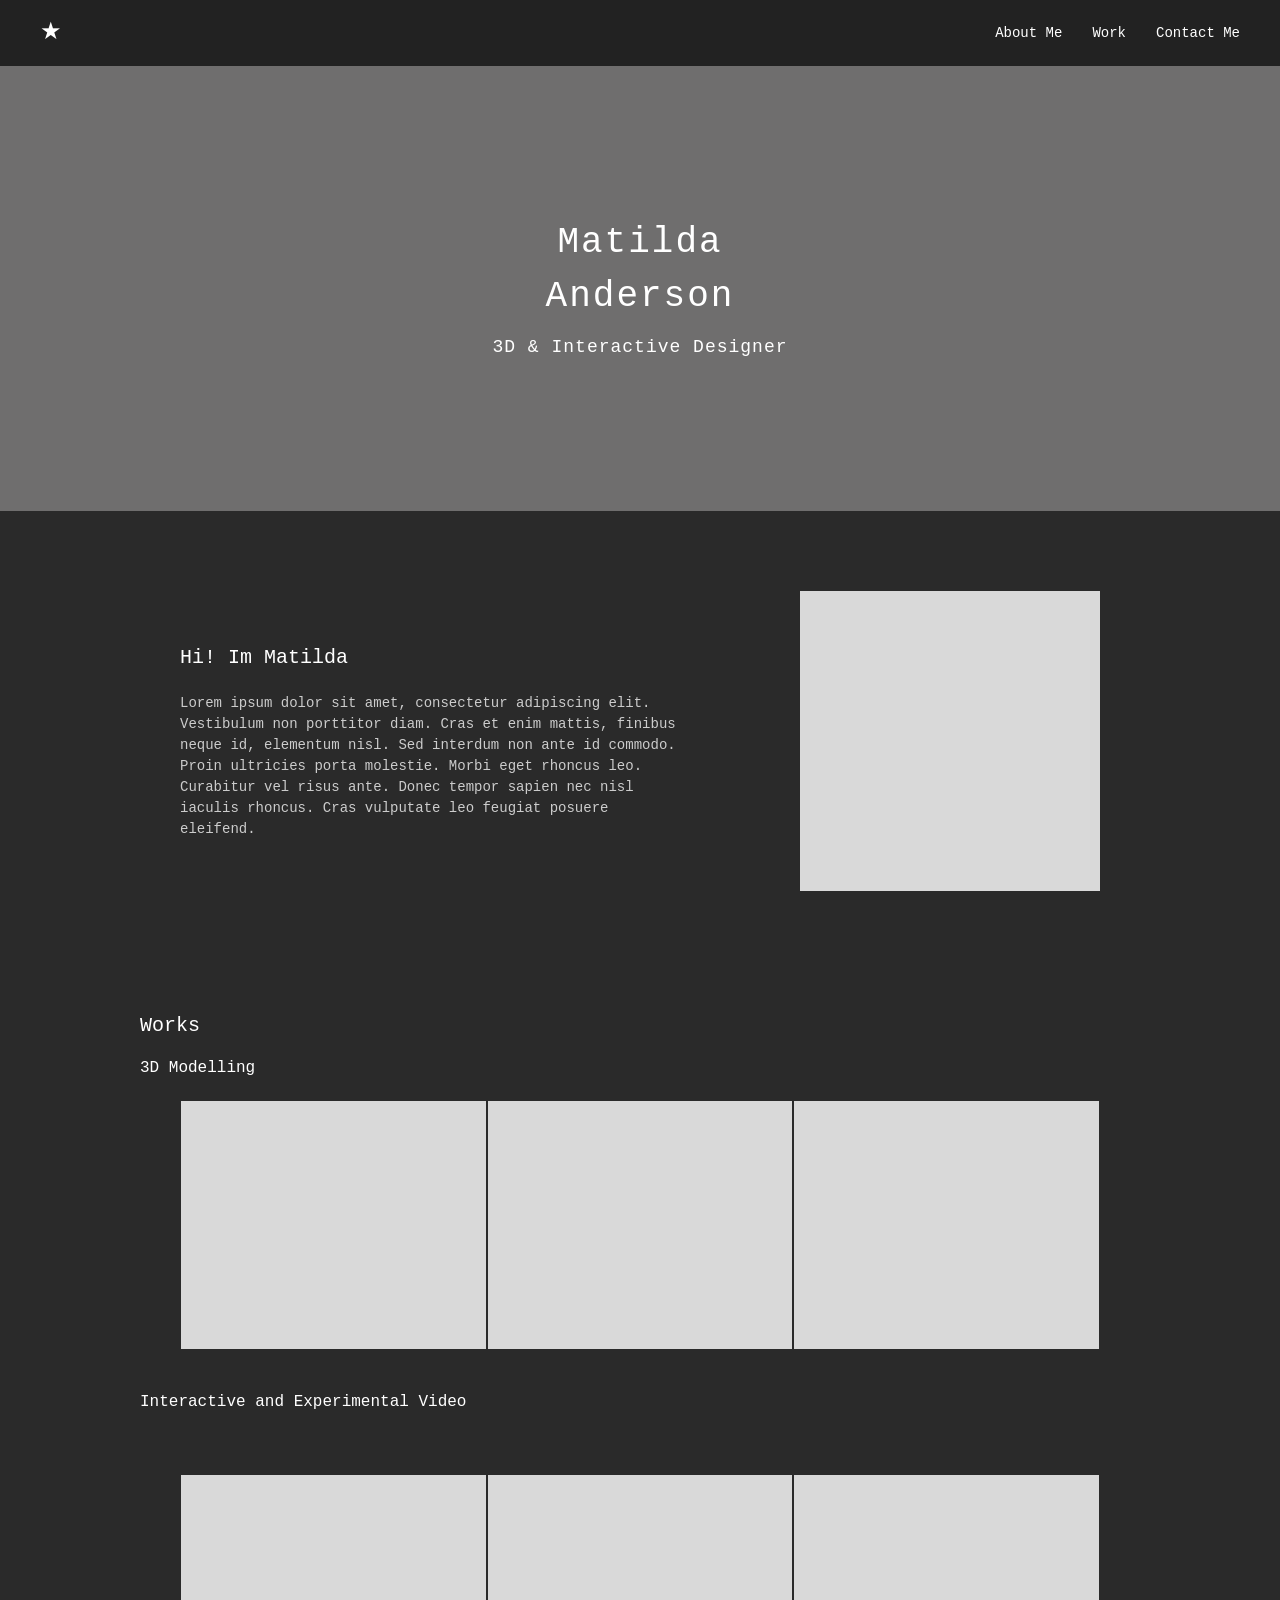
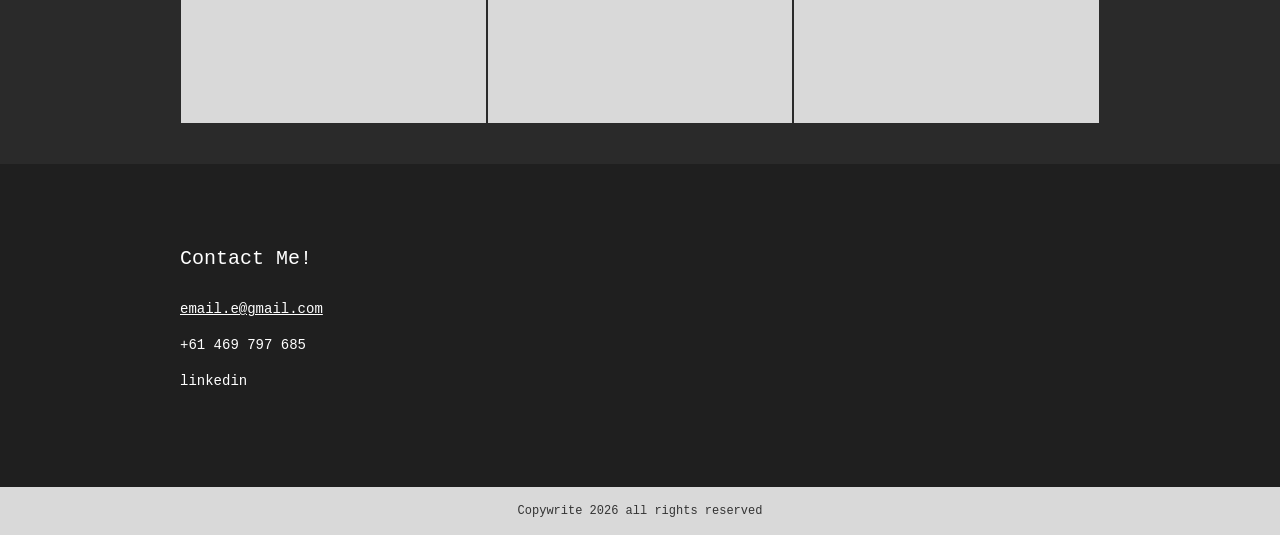
==== index.html @ 6871db08 "layout" ====
<!doctype html>
<html lang="en">
  <head>
    <meta charset="UTF-8" />
    <meta name="viewport" content="width=device-width, initial-scale=1.0" />
    <title>Matilda Anderson | 3D & Interactive Designer</title>
    <link rel="stylesheet" href="style.css" />
    <script src="script.js" defer></script>
  </head>
  <body>
    <header>
      <nav>
        <a href="#hero" class="logo">★</a>
        <div class="nav-links">
          <a href="#about">About Me</a>
          <a href="#work">Work</a>
          <a href="#contact">Contact Me</a>
        </div>
      </nav>
    </header>

    <main>
      <section id="hero">
        <h1>Matilda<br />Anderson</h1>
        <h2>3D & Interactive Designer</h2>
      </section>

      <section id="about">
        <div class="container about-flex">
          <div class="about-text">
            <h2>Hi! Im Matilda</h2>
            <p>
              Lorem ipsum dolor sit amet, consectetur adipiscing elit.
              Vestibulum non porttitor diam. Cras et enim mattis, finibus neque
              id, elementum nisl. Sed interdum non ante id commodo. Proin
              ultricies porta molestie. Morbi eget rhoncus leo. Curabitur vel
              risus ante. Donec tempor sapien nec nisl iaculis rhoncus. Cras
              vulputate leo feugiat posuere eleifend.
            </p>
          </div>
          <div class="placeholder about-image"></div>
        </div>
      </section>

      <section id="work">
        <div class="container work-header">
          <h2>Works</h2>
          <h3>3D Modelling</h3>
        </div>

        <div class="work-carousel-container">
          <div class="carousel-track">
            <div class="placeholder carousel-item"></div>
            <div class="placeholder carousel-item"></div>
            <div class="placeholder carousel-item"></div>
          </div>
        </div>

        <div class="container work-header">
          <h3>Interactive and Experimental Video</h3>
        </div>

        <div class="work-carousel-container" style="margin-top: 40px">
          <div class="carousel-track">
            <div class="placeholder carousel-item"></div>
            <div class="placeholder carousel-item"></div>
            <div class="placeholder carousel-item"></div>
          </div>
        </div>
      </section>

      <section id="contact">
        <div class="container contact-info">
          <h2>Contact Me!</h2>
          <p>
            <a href="mailto:email.e@gmail.com" class="underline"
              >email.e@gmail.com</a
            >
          </p>
          <p>+61 469 797 685</p>
          <p><a href="#">linkedin</a></p>
        </div>
      </section>
    </main>

    <footer>
      <p>Copywrite 2026 all rights reserved</p>
    </footer>
  </body>
</html>
---- style.css ----
/* CSS Reset & Base Styles */
* {
  margin: 0;
  padding: 0;
  box-sizing: border-box;
}

html {
  scroll-behavior: smooth;
}

body {
  font-family: "Courier New", Courier, monospace;
  color: #ffffff;
  background-color: #2a2a2a;
  line-height: 1.5;
  overflow-x: hidden;
}

/* Utility Classes */
.container {
  max-width: 1000px;
  margin: 0 auto;
  padding: 0 40px;
}

.placeholder {
  background-color: #d9d9d9;
  width: 100%;
}

/* ---------------- Header & Navigation ---------------- */
header {
  background-color: #222222;
  padding: 15px 40px;
  position: sticky;
  top: 0;
  z-index: 1000;
}

nav {
  display: flex;
  justify-content: space-between;
  align-items: center;
  max-width: 1200px;
  margin: 0 auto;
}

.logo {
  color: #ffffff;
  font-size: 24px;
  text-decoration: none;
}

.nav-links {
  display: flex;
  gap: 30px;
}

.nav-links a {
  color: #ffffff;
  text-decoration: none;
  font-size: 14px;
}

.nav-links a:hover {
  text-decoration: underline;
}

/* ---------------- Hero Section ---------------- */
#hero {
  background-color: #6f6e6e;
  padding: 150px 20px;
  text-align: center;
}

#hero h1 {
  font-size: 36px;
  font-weight: normal;
  margin-bottom: 10px;
  letter-spacing: 2px;
}

#hero h2 {
  font-size: 18px;
  font-weight: normal;
  letter-spacing: 1px;
}

/* ---------------- About Section ---------------- */
#about {
  background-color: #2a2a2a;
  padding: 80px 0;
}

.about-flex {
  display: flex;
  justify-content: space-between;
  align-items: center;
  gap: 40px;
}

.about-text {
  flex: 1;
  max-width: 500px;
}

.about-text h2 {
  font-size: 20px;
  font-weight: normal;
  margin-bottom: 20px;
}

.about-text p {
  font-size: 14px;
  color: #cccccc;
}

.about-image {
  width: 300px;
  height: 300px;
  flex-shrink: 0;
}

/* ---------------- Works Section ---------------- */
#work {
  background-color: #2a2a2a;
  padding-bottom: 0;
}

.work-header {
  padding: 40px 0 20px 0;
}

.work-header h2 {
  font-size: 20px;
  font-weight: normal;
  margin-bottom: 15px;
}

.work-header h3 {
  font-size: 16px;
  font-weight: normal;
}

/* Contained Carousel Wrapper */
.work-carousel-container {
  max-width: 1000px;
  margin: 0 auto;
  padding: 0 40px;
  overflow: hidden;
}

/* Scrollable track inside the layout width boundaries */
.carousel-track {
  display: flex;
  gap: 0;
  overflow-x: auto;
  cursor: pointer;
  scrollbar-width: none;
}

.carousel-track::-webkit-scrollbar {
  display: none;
}

/* Individual Box styling */
.carousel-item {
  flex: 0 0 calc(100% / 3);
  height: 250px;
  border: 1px solid #2a2a2a;
}

/* Darker band for the second video category */
.video-header-band {
  background-color: #222222;
  padding: 30px 40px;
}

.video-header-band h3 {
  max-width: 1000px;
  margin: 0 auto;
  font-size: 16px;
  font-weight: normal;
}

/* ---------------- Contact Section ---------------- */
#contact {
  background-color: #1f1f1f;
  padding: 80px 0;
  margin-top: 40px;
}

.contact-info h2 {
  font-size: 20px;
  font-weight: normal;
  margin-bottom: 25px;
}

.contact-info p {
  margin-bottom: 15px;
  font-size: 14px;
}

.contact-info a {
  color: #ffffff;
  text-decoration: none;
}

.contact-info a.underline {
  text-decoration: underline;
}

/* ---------------- Footer ---------------- */
footer {
  background-color: #d9d9d9;
  color: #333333;
  text-align: center;
  padding: 15px 20px;
  font-size: 12px;
}

/* Responsive adjustments */
@media (max-width: 768px) {
  .about-flex {
    flex-direction: column;
  }
  .about-image {
    width: 100%;
    height: 300px;
  }
  .nav-links {
    display: none;
  }
  .carousel-item {
    flex: 0 0 100%;
  }
  .work-carousel-container {
    padding: 0 20px;
  }
}
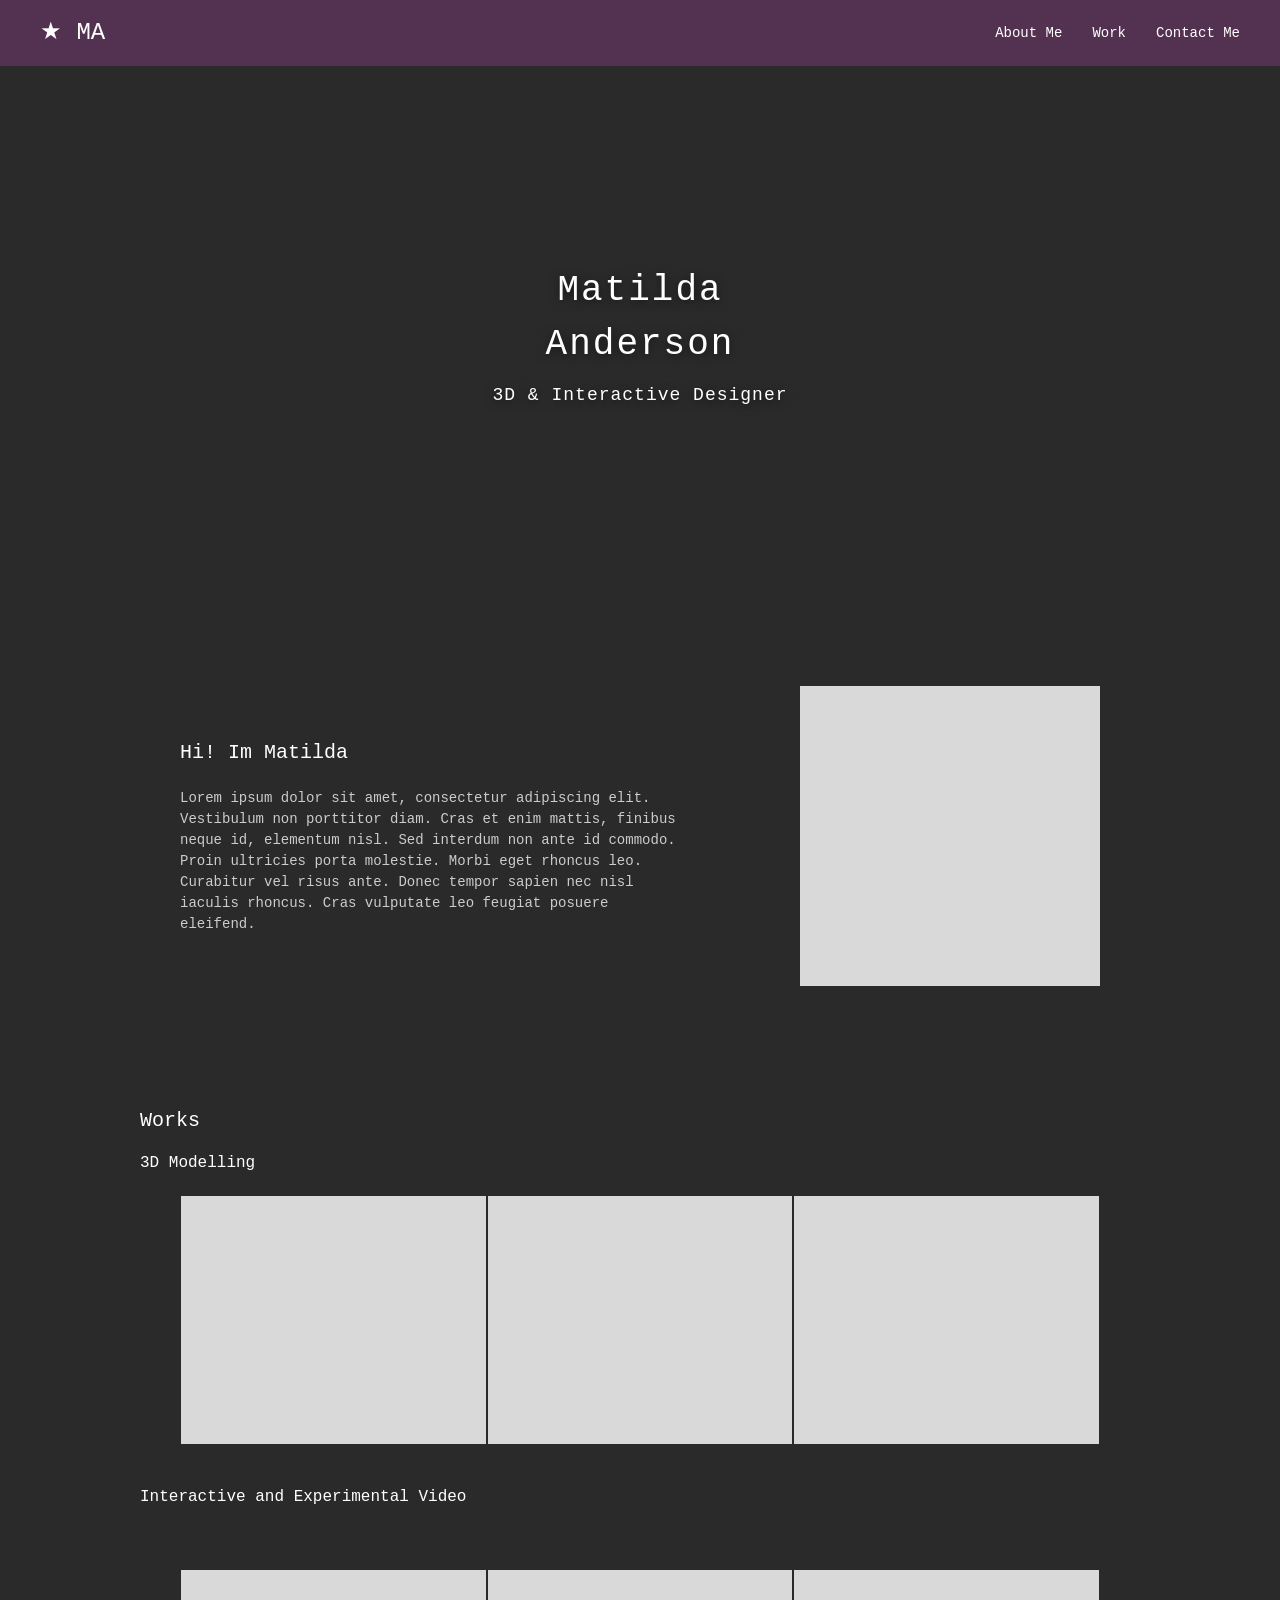
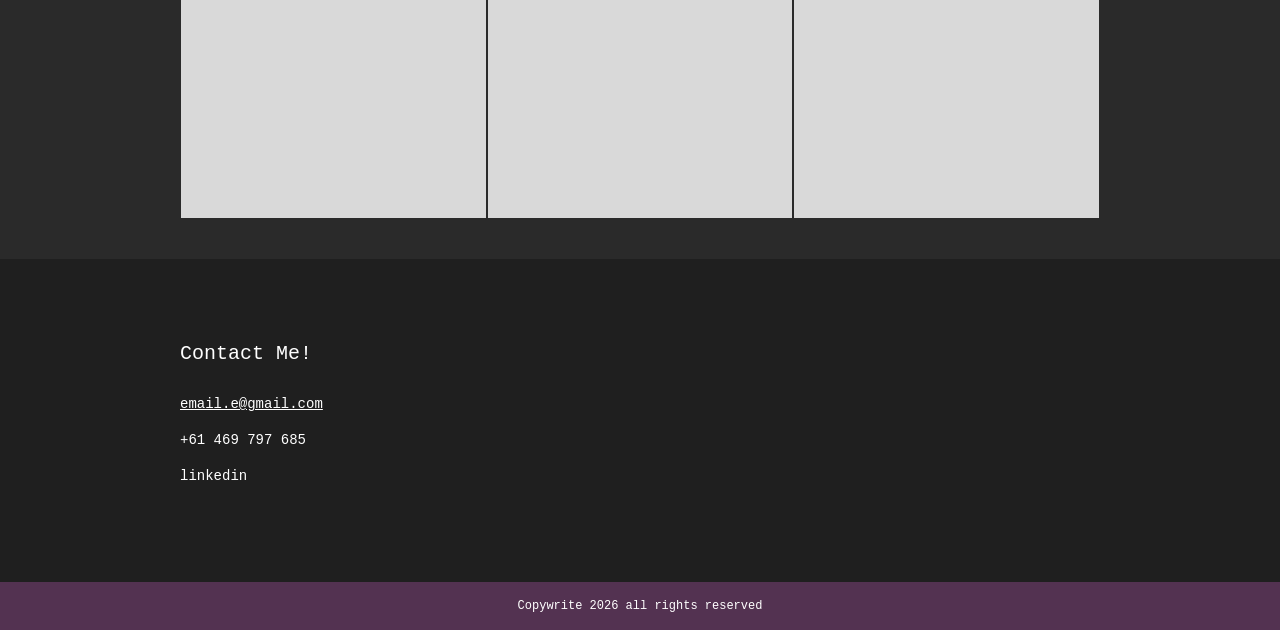
==== commit 01892e1f: "added background video and colour" ====
--- a/index.html
+++ b/index.html
@@ -10,7 +10,8 @@
   <body>
     <header>
       <nav>
-        <a href="#hero" class="logo">★</a>
+        <a href="#hero" class="logo">★ MA</a>
+
         <div class="nav-links">
           <a href="#about">About Me</a>
           <a href="#work">Work</a>
@@ -21,8 +22,15 @@
 
     <main>
       <section id="hero">
-        <h1>Matilda<br />Anderson</h1>
-        <h2>3D & Interactive Designer</h2>
+        <video autoplay loop muted playsinline class="hero-video">
+          <source src="portfolio.mp4" type="video/mp4" />
+          Your browser does not support the video tag.
+        </video>
+
+        <div class="hero-content">
+          <h1>Matilda<br />Anderson</h1>
+          <h2>3D & Interactive Designer</h2>
+        </div>
       </section>
 
       <section id="about">
--- a/style.css
+++ b/style.css
@@ -31,7 +31,7 @@
 
 /* ---------------- Header & Navigation ---------------- */
 header {
-  background-color: #222222;
+  background-color: #533251;
   padding: 15px 40px;
   position: sticky;
   top: 0;
@@ -69,9 +69,35 @@
 
 /* ---------------- Hero Section ---------------- */
 #hero {
-  background-color: #6f6e6e;
-  padding: 150px 20px;
+  position: relative; /* Acts as an anchor for the absolutely positioned video */
+  width: 100%;
+  height: 60vh; /* Sets the hero height (60% of the viewport height) */
+  overflow: hidden; /* Prevents any video overflow from breaking the page layout */
+  display: flex;
+  justify-content: center;
+  align-items: center;
+}
+
+/* The actual background video element */
+.hero-video {
+  position: absolute;
+  top: 50%;
+  left: 50%;
+  min-width: 100%;
+  min-height: 100%;
+  width: auto;
+  height: auto;
+  transform: translate(-50%, -50%); /* Centers the video perfectly */
+  object-fit: cover; /* Crop and scale seamlessly like a background image */
+  z-index: 1; /* Places it behind the text content */
+}
+
+/* Container for text content sitting over the video */
+.hero-content {
+  position: relative;
+  z-index: 2; /* Pulls the text out in front of the video layer */
   text-align: center;
+  text-shadow: 0 2px 10px rgba(0, 0, 0, 0.5); /* Optional: helps white text read clearly over bright video frames */
 }
 
 #hero h1 {
@@ -213,8 +239,8 @@
 
 /* ---------------- Footer ---------------- */
 footer {
-  background-color: #d9d9d9;
-  color: #333333;
+  background-color: #533251;
+  color: #ffffff;
   text-align: center;
   padding: 15px 20px;
   font-size: 12px;
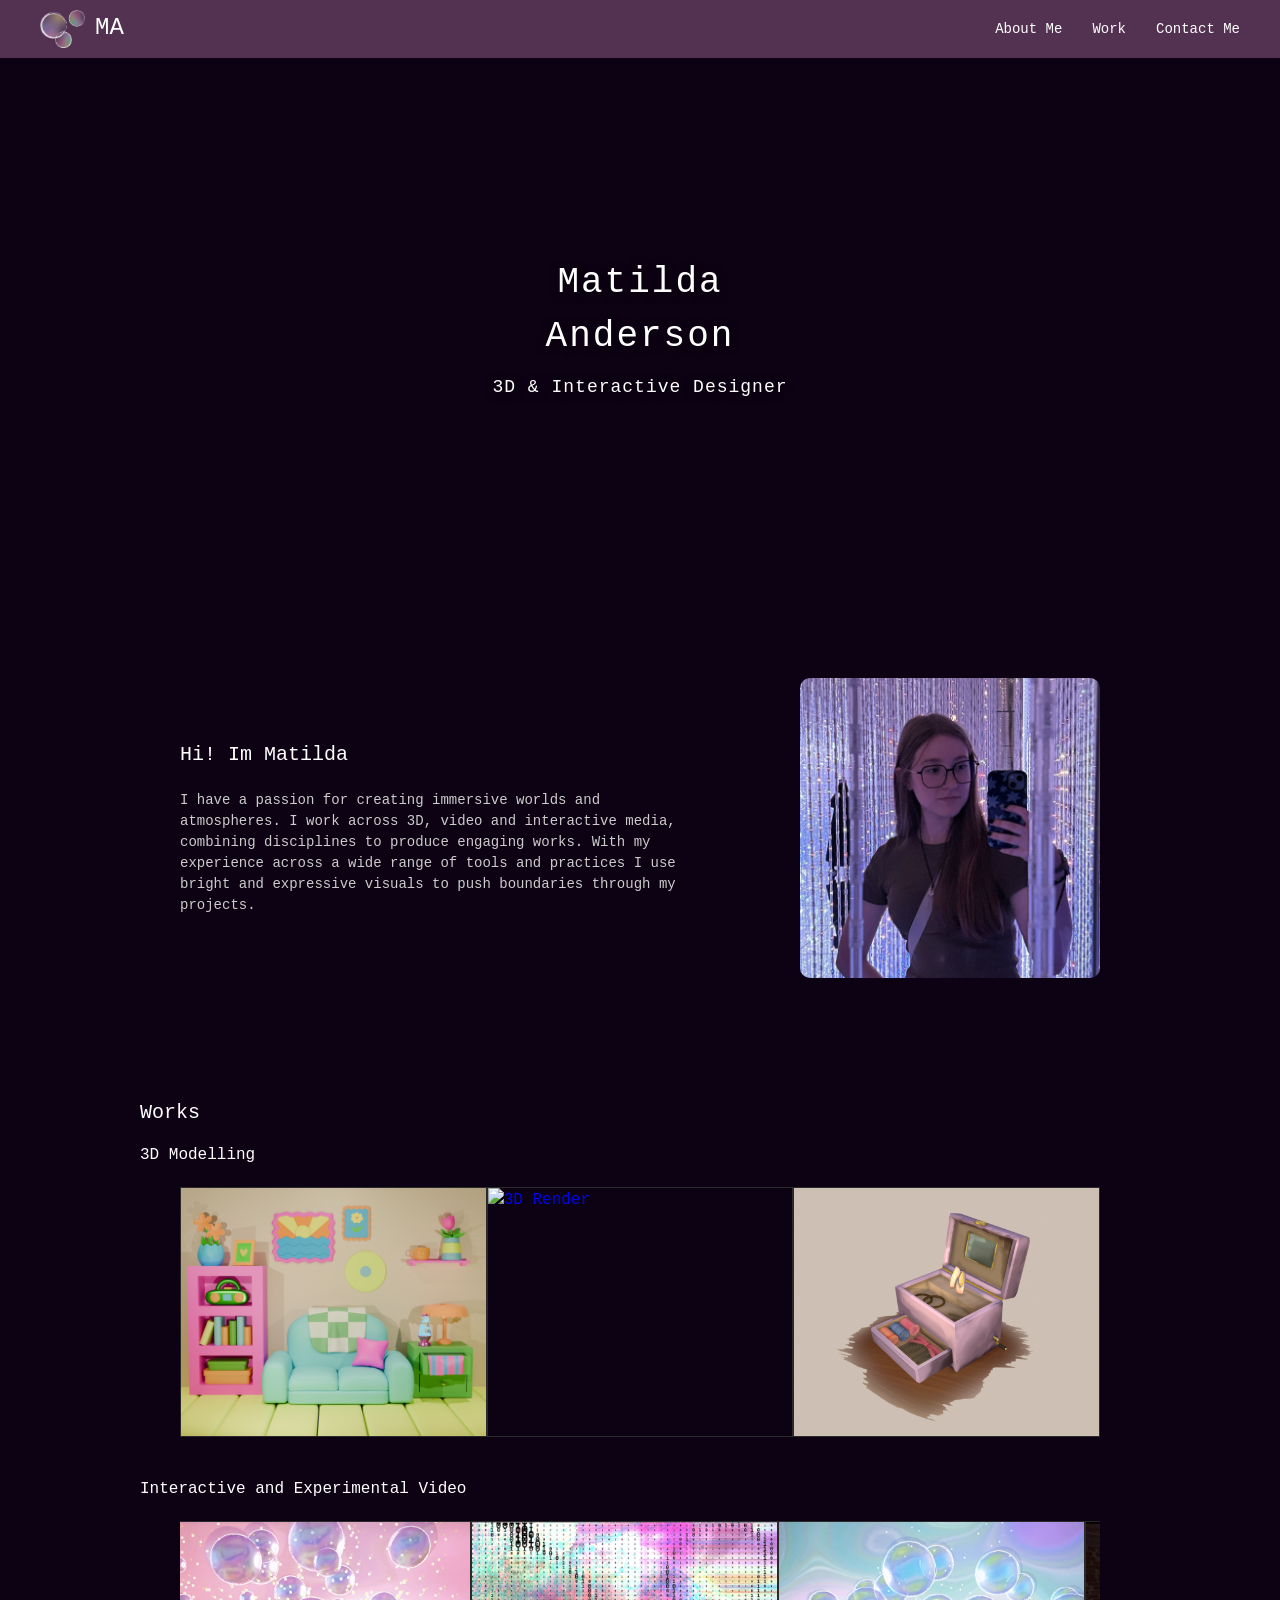
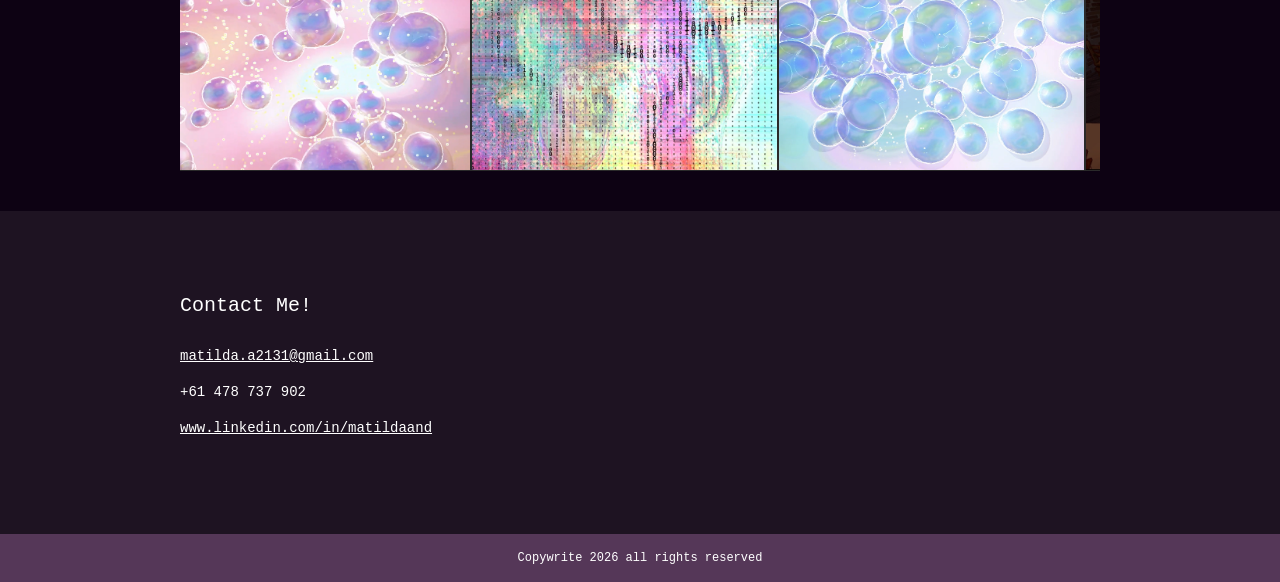
==== commit 507239f5: "customised" ====
--- a/index.html
+++ b/index.html
@@ -10,7 +10,7 @@
   <body>
     <header>
       <nav>
-        <a href="#hero" class="logo">★ MA</a>
+        <a href="#hero" class="logo"> <img src="logo.png" alt="logo" id="logo"> MA</a>
 
         <div class="nav-links">
           <a href="#about">About Me</a>
@@ -38,16 +38,14 @@
           <div class="about-text">
             <h2>Hi! Im Matilda</h2>
             <p>
-              Lorem ipsum dolor sit amet, consectetur adipiscing elit.
-              Vestibulum non porttitor diam. Cras et enim mattis, finibus neque
-              id, elementum nisl. Sed interdum non ante id commodo. Proin
-              ultricies porta molestie. Morbi eget rhoncus leo. Curabitur vel
-              risus ante. Donec tempor sapien nec nisl iaculis rhoncus. Cras
-              vulputate leo feugiat posuere eleifend.
+              I have a passion for creating immersive worlds and atmospheres. I
+              work across 3D, video and interactive media, combining disciplines
+              to produce engaging works. With my experience across a wide range
+              of tools and practices I use bright and expressive visuals to push
+              boundaries through my projects.
             </p>
           </div>
-          <div class="placeholder about-image"></div>
-        </div>
+          <img src="self-image.jpg" alt="Matilda Anderson" class="about-image">
       </section>
 
       <section id="work">
@@ -58,9 +56,22 @@
 
         <div class="work-carousel-container">
           <div class="carousel-track">
-            <div class="placeholder carousel-item"></div>
-            <div class="placeholder carousel-item"></div>
-            <div class="placeholder carousel-item"></div>
+            <a href="project1.html" class="carousel-item-link"
+              ><img src="Neonhouse.png" alt="3D Render" class="carousel-img" />
+              <div class="carousel-title">Neon Room</div>
+            </a>
+            <a href="project1.html" class="carousel-item-link"
+              ><img
+                src="finalairport.png"
+                alt="3D Render"
+                class="carousel-img"
+              />
+              <div class="carousel-title">Airport Model</div>
+            </a>
+            <a href="project1.html" class="carousel-item-link"
+              ><img src="box.png" alt="3D Render" class="carousel-img" />
+              <div class="carousel-title">Jewellery Box</div>
+            </a>
           </div>
         </div>
 
@@ -68,11 +79,40 @@
           <h3>Interactive and Experimental Video</h3>
         </div>
 
-        <div class="work-carousel-container" style="margin-top: 40px">
+        <div class="work-carousel-container">
           <div class="carousel-track">
-            <div class="placeholder carousel-item"></div>
-            <div class="placeholder carousel-item"></div>
-            <div class="placeholder carousel-item"></div>
+            <a href="project2.html" class="carousel-item-link"
+              ><img
+                src="pinkbubbles.png"
+                alt="Music Reactive"
+                class="carousel-img"
+              />
+              <div class="carousel-title">Perpetual Bubbles</div>
+            </a>
+            <a href="project2.html" class="carousel-item-link"
+              ><img
+                src="oniericOSscreenshot.png"
+                alt="Video Work"
+                class="carousel-img"
+              />
+              <div class="carousel-title">oniericOS</div>
+            </a>
+            <a href="project2.html" class="carousel-item-link"
+              ><img
+                src="bluebubble.png"
+                alt="Sound Reactive"
+                class="carousel-img"
+              />
+              <div class="carousel-title">Interactive Installation</div>
+            </a>
+            <a href="project2.html" class="carousel-item-link"
+              ><img
+                src="guidinglight.png"
+                alt="Short Film"
+                class="carousel-img"
+              />
+              <div class="carousel-title">A Guiding Light</div>
+            </a>
           </div>
         </div>
       </section>
@@ -81,12 +121,12 @@
         <div class="container contact-info">
           <h2>Contact Me!</h2>
           <p>
-            <a href="mailto:email.e@gmail.com" class="underline"
-              >email.e@gmail.com</a
+            <a href="mailto:matilda.a2131@gmail.com" class="underline"
+              >matilda.a2131@gmail.com</a
             >
           </p>
-          <p>+61 469 797 685</p>
-          <p><a href="#">linkedin</a></p>
+          <p>+61 478 737 902</p>
+          <p><a href="https://www.linkedin.com/in/matildaand" target="_blank" class="underline">www.linkedin.com/in/matildaand</a></p>
         </div>
       </section>
     </main>
--- a/style.css
+++ b/style.css
@@ -12,7 +12,7 @@
 body {
   font-family: "Courier New", Courier, monospace;
   color: #ffffff;
-  background-color: #2a2a2a;
+  background-color: #0d0213;
   line-height: 1.5;
   overflow-x: hidden;
 }
@@ -24,15 +24,10 @@
   padding: 0 40px;
 }
 
-.placeholder {
-  background-color: #d9d9d9;
-  width: 100%;
-}
-
 /* ---------------- Header & Navigation ---------------- */
 header {
   background-color: #533251;
-  padding: 15px 40px;
+  padding: 10px 40px;
   position: sticky;
   top: 0;
   z-index: 1000;
@@ -50,6 +45,11 @@
   color: #ffffff;
   font-size: 24px;
   text-decoration: none;
+  display: flex;
+  gap: 10px;
+}
+#logo {
+  width: 45px;
 }
 
 .nav-links {
@@ -115,7 +115,7 @@
 
 /* ---------------- About Section ---------------- */
 #about {
-  background-color: #2a2a2a;
+  background-color: #0d0213;
   padding: 80px 0;
 }
 
@@ -146,11 +146,55 @@
   width: 300px;
   height: 300px;
   flex-shrink: 0;
-}
-
+  object-fit: cover; /* Forces the image to crop perfectly within the 300x300 box */
+  border-radius: 10px;
+}
+#works {
+  background-color: #0d0213;
+  padding: 15px 0;
+}
+
+.works-flex {
+  max-width: 1400px;
+  display: flex;
+  justify-content: space-between;
+  align-items: center;
+  gap: 40px;
+}
+
+.works-text {
+  flex: 1;
+  max-width: 500px;
+}
+
+.works-text h2 {
+  font-size: 20px;
+  font-weight: normal;
+  margin-bottom: 20px;
+}
+
+.works-text p {
+  font-size: 14px;
+  color: #cccccc;
+}
+.workscontainer-img {
+  display: grid;
+  grid-template-columns: repeat(2, 1fr);
+  justify-content: space-between;
+  align-items: center;
+  gap: 10px;
+}
+
+.works-image {
+  width: 350px;
+  height: 250px;
+  flex-shrink: 0;
+  object-fit: cover; /* Forces the image to crop perfectly within the 300x300 box */
+  border-radius: 10px;
+}
 /* ---------------- Works Section ---------------- */
 #work {
-  background-color: #2a2a2a;
+  background-color: #0d0213;
   padding-bottom: 0;
 }
 
@@ -191,10 +235,52 @@
 }
 
 /* Individual Box styling */
-.carousel-item {
+/* The new clickable container */
+.carousel-item-link {
   flex: 0 0 calc(100% / 3);
   height: 250px;
   border: 1px solid #2a2a2a;
+  position: relative; /* Acts as an anchor for the absolute text */
+  display: block; /* Forces the link to behave like a box */
+  overflow: hidden; /* Prevents the image from spilling out */
+  text-decoration: none; /* Removes the default blue underline from links */
+}
+
+/* The Image inside the link */
+.carousel-img {
+  width: 100%;
+  height: 100%;
+  object-fit: cover;
+  transition: all 0.3s ease; /* Makes the grey-out effect smooth */
+}
+
+/* The Title Text */
+.carousel-title {
+  position: absolute;
+  top: 50%;
+  left: 50%;
+  transform: translate(-50%, -50%); /* Perfect dead-center alignment */
+  color: #ffffff;
+  font-size: 20px;
+  letter-spacing: 1px;
+  opacity: 0; /* Completely hidden by default */
+  transition: opacity 0.3s ease; /* Makes the text fade in smoothly */
+  text-align: center;
+  z-index: 2; /* Keeps the text above the image */
+  width: 90%; /* Prevents long titles from hitting the edges */
+}
+
+/* ---------------- HOVER ANIMATIONS ---------------- */
+
+/* 1. When hovering over the box, turn the image grey and darken it */
+.carousel-item-link:hover .carousel-img {
+  /* Grayscale removes color, brightness makes it darker so white text is readable */
+  filter: grayscale(60%) brightness(40%);
+}
+
+/* 2. When hovering over the box, reveal the text */
+.carousel-item-link:hover .carousel-title {
+  opacity: 1;
 }
 
 /* Darker band for the second video category */
@@ -212,7 +298,7 @@
 
 /* ---------------- Contact Section ---------------- */
 #contact {
-  background-color: #1f1f1f;
+  background-color: #1e1322;
   padding: 80px 0;
   margin-top: 40px;
 }
@@ -239,7 +325,7 @@
 
 /* ---------------- Footer ---------------- */
 footer {
-  background-color: #533251;
+  background-color: #553758;
   color: #ffffff;
   text-align: center;
   padding: 15px 20px;
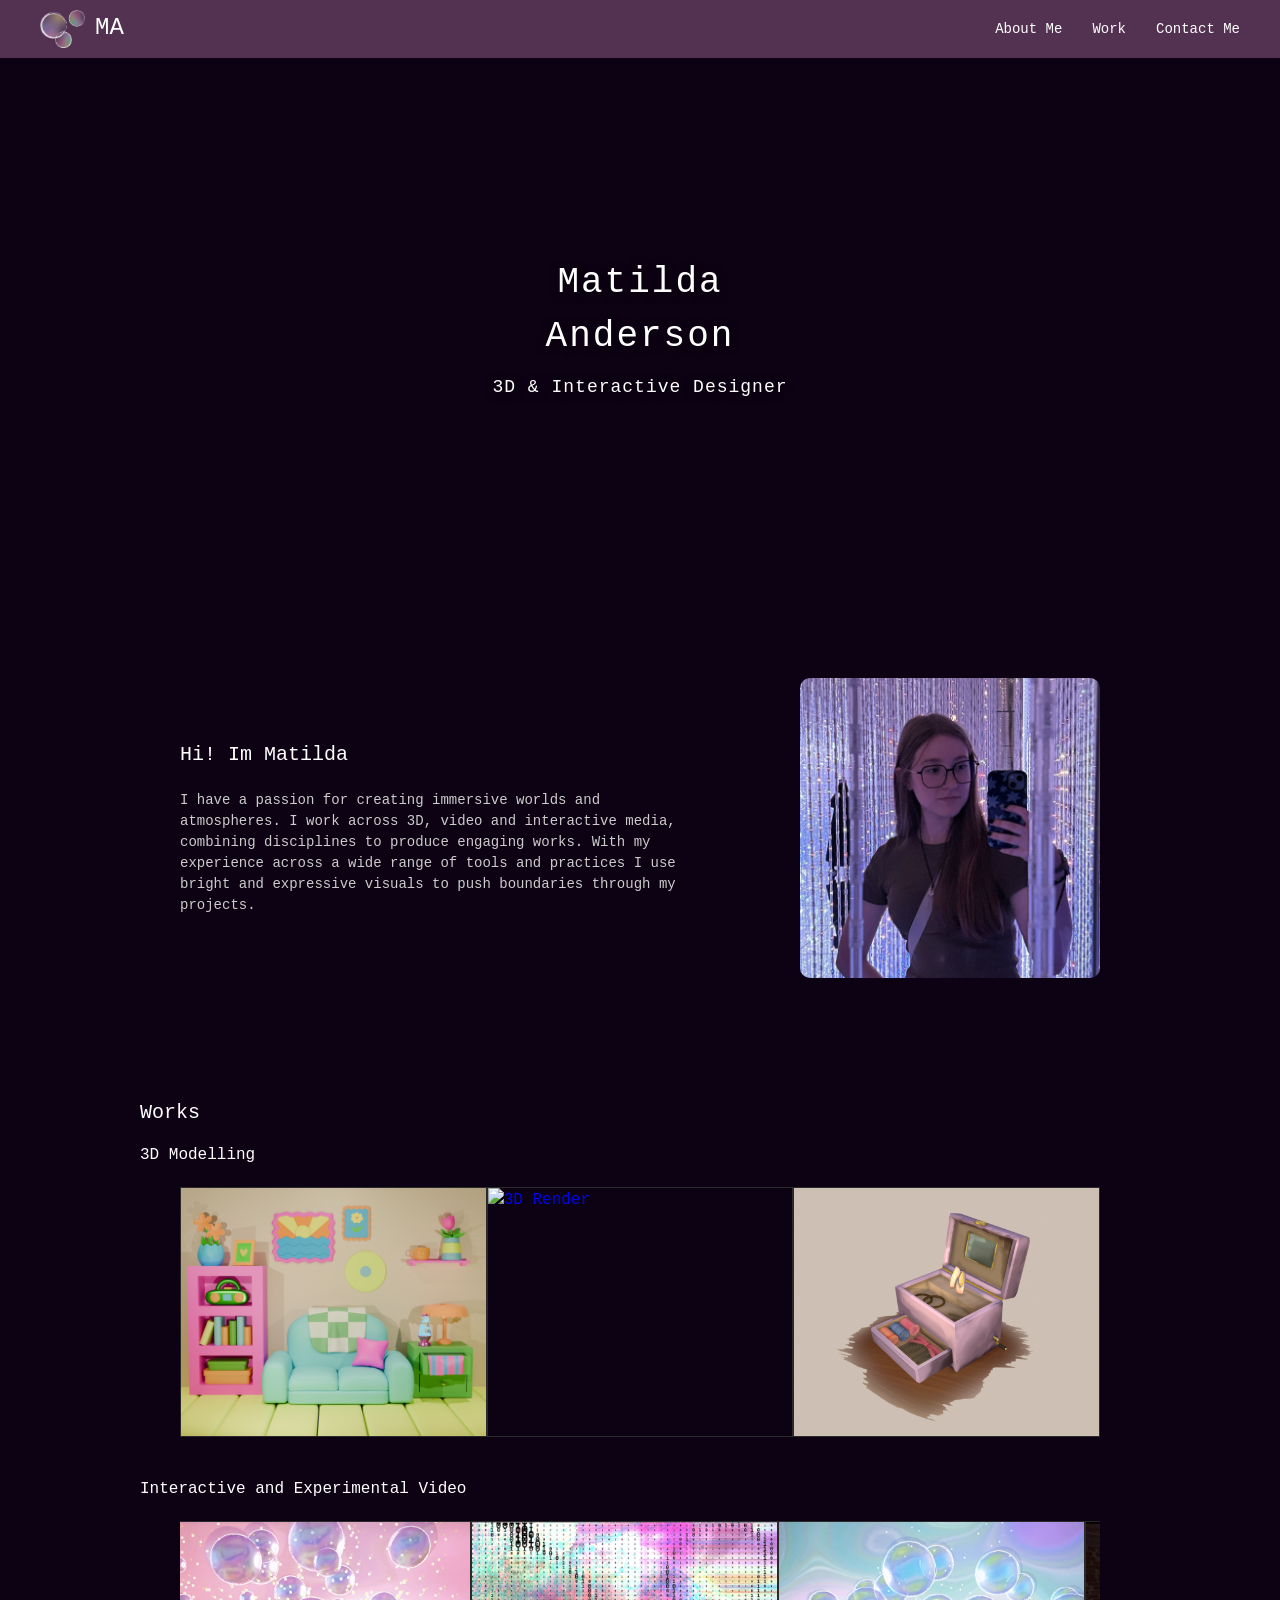
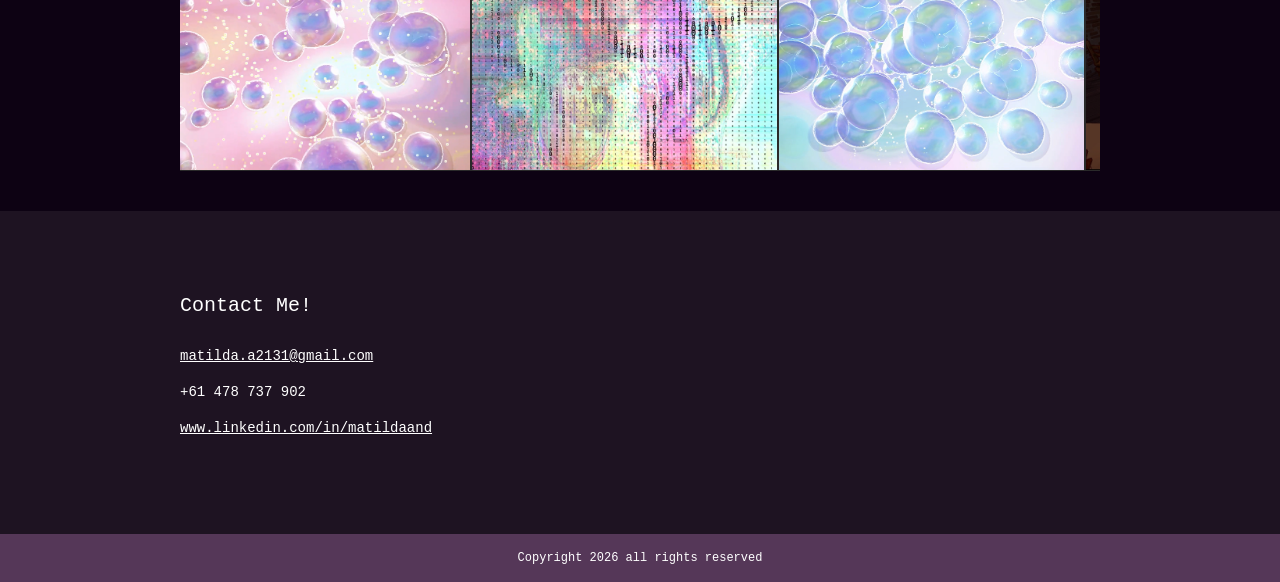
==== commit ad5fbfd2: "spelling" ====
--- a/index.html
+++ b/index.html
@@ -132,7 +132,7 @@
     </main>
 
     <footer>
-      <p>Copywrite 2026 all rights reserved</p>
+      <p>Copyright 2026 all rights reserved</p>
     </footer>
   </body>
 </html>
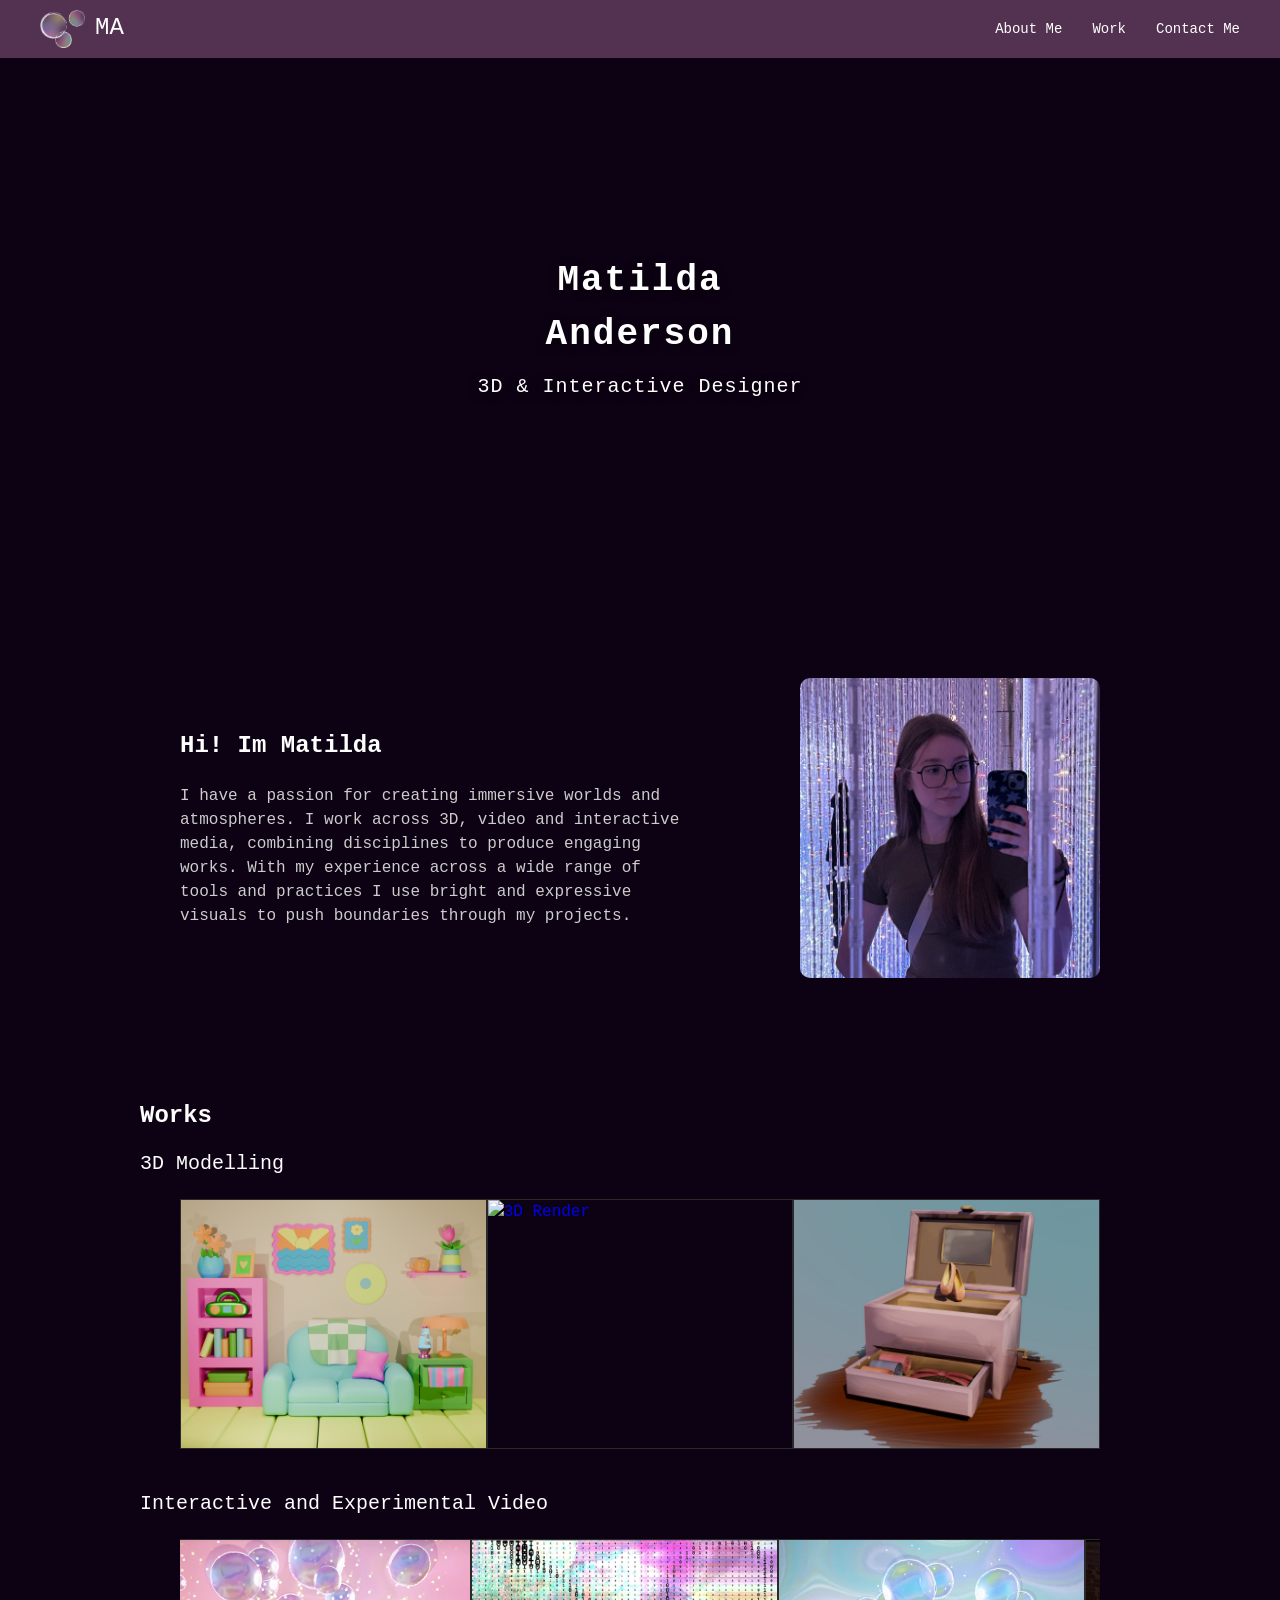
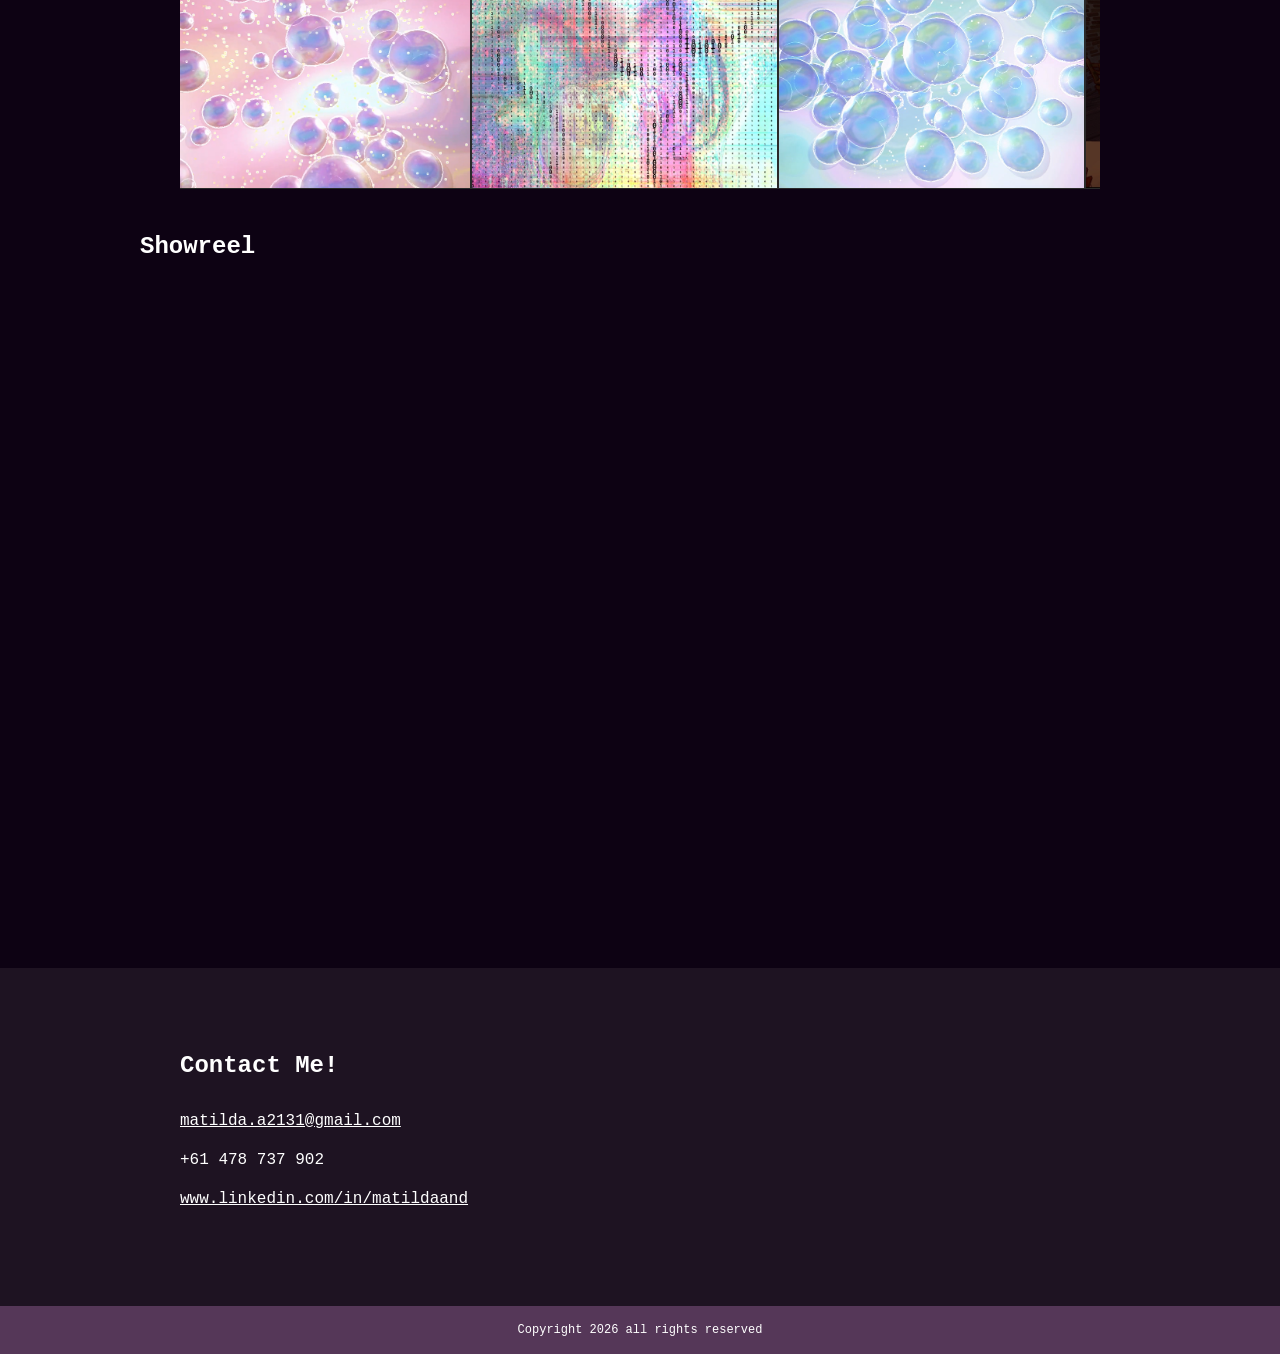
==== commit 0edfb90c: "new images and added showreel" ====
--- a/index.html
+++ b/index.html
@@ -10,7 +10,9 @@
   <body>
     <header>
       <nav>
-        <a href="#hero" class="logo"> <img src="logo.png" alt="logo" id="logo"> MA</a>
+        <a href="#hero" class="logo">
+          <img src="logo.png" alt="logo" id="logo" /> MA</a
+        >
 
         <div class="nav-links">
           <a href="#about">About Me</a>
@@ -45,7 +47,12 @@
               boundaries through my projects.
             </p>
           </div>
-          <img src="self-image.jpg" alt="Matilda Anderson" class="about-image">
+          <img
+            src="self-image.jpg"
+            alt="Matilda Anderson"
+            class="about-image"
+          />
+        </div>
       </section>
 
       <section id="work">
@@ -60,7 +67,7 @@
               ><img src="Neonhouse.png" alt="3D Render" class="carousel-img" />
               <div class="carousel-title">Neon Room</div>
             </a>
-            <a href="project1.html" class="carousel-item-link"
+            <a href="project1.html#Air" class="carousel-item-link"
               ><img
                 src="finalairport.png"
                 alt="3D Render"
@@ -68,8 +75,8 @@
               />
               <div class="carousel-title">Airport Model</div>
             </a>
-            <a href="project1.html" class="carousel-item-link"
-              ><img src="box.png" alt="3D Render" class="carousel-img" />
+            <a href="project1.html#Box" class="carousel-item-link"
+              ><img src="open.jpg" alt="3D Render" class="carousel-img" />
               <div class="carousel-title">Jewellery Box</div>
             </a>
           </div>
@@ -89,7 +96,7 @@
               />
               <div class="carousel-title">Perpetual Bubbles</div>
             </a>
-            <a href="project2.html" class="carousel-item-link"
+            <a href="project2.html#OS" class="carousel-item-link"
               ><img
                 src="oniericOSscreenshot.png"
                 alt="Video Work"
@@ -97,7 +104,7 @@
               />
               <div class="carousel-title">oniericOS</div>
             </a>
-            <a href="project2.html" class="carousel-item-link"
+            <a href="project2.html#Blue" class="carousel-item-link"
               ><img
                 src="bluebubble.png"
                 alt="Sound Reactive"
@@ -105,7 +112,7 @@
               />
               <div class="carousel-title">Interactive Installation</div>
             </a>
-            <a href="project2.html" class="carousel-item-link"
+            <a href="project2.html#Guide" class="carousel-item-link"
               ><img
                 src="guidinglight.png"
                 alt="Short Film"
@@ -113,6 +120,29 @@
               />
               <div class="carousel-title">A Guiding Light</div>
             </a>
+          </div>
+        </div>
+        <div class="container work-header">
+          <h2>Showreel</h2>
+          <div id="showreel">
+            <iframe
+              width="560"
+              height="315"
+              src="https://www.youtube.com/embed/iqxiPKwa28E?si=eEXPVH4-tjztoDj4"
+              title="YouTube video player"
+              frameborder="0"
+              allow="
+                accelerometer;
+                autoplay;
+                clipboard-write;
+                encrypted-media;
+                gyroscope;
+                picture-in-picture;
+                web-share;
+              "
+              referrerpolicy="strict-origin-when-cross-origin"
+              allowfullscreen
+            ></iframe>
           </div>
         </div>
       </section>
@@ -126,7 +156,14 @@
             >
           </p>
           <p>+61 478 737 902</p>
-          <p><a href="https://www.linkedin.com/in/matildaand" target="_blank" class="underline">www.linkedin.com/in/matildaand</a></p>
+          <p>
+            <a
+              href="https://www.linkedin.com/in/matildaand"
+              target="_blank"
+              class="underline"
+              >www.linkedin.com/in/matildaand</a
+            >
+          </p>
         </div>
       </section>
     </main>
--- a/style.css
+++ b/style.css
@@ -102,13 +102,13 @@
 
 #hero h1 {
   font-size: 36px;
-  font-weight: normal;
+  font-weight: bold;
   margin-bottom: 10px;
   letter-spacing: 2px;
 }
 
 #hero h2 {
-  font-size: 18px;
+  font-size: 20px;
   font-weight: normal;
   letter-spacing: 1px;
 }
@@ -132,13 +132,13 @@
 }
 
 .about-text h2 {
-  font-size: 20px;
-  font-weight: normal;
+  font-size: 24px;
+  font-weight: bold;
   margin-bottom: 20px;
 }
 
 .about-text p {
-  font-size: 14px;
+  font-size: 16px;
   color: #cccccc;
 }
 
@@ -168,13 +168,13 @@
 }
 
 .works-text h2 {
-  font-size: 20px;
+  font-size: 24px;
   font-weight: normal;
   margin-bottom: 20px;
 }
 
 .works-text p {
-  font-size: 14px;
+  font-size: 16px;
   color: #cccccc;
 }
 .workscontainer-img {
@@ -184,7 +184,9 @@
   align-items: center;
   gap: 10px;
 }
-
+.workscontainer-vid {
+  gap: 10px;
+}
 .works-image {
   width: 350px;
   height: 250px;
@@ -192,6 +194,13 @@
   object-fit: cover; /* Forces the image to crop perfectly within the 300x300 box */
   border-radius: 10px;
 }
+.works-vid {
+  width: 710px;
+  height: 500px;
+  flex-shrink: 0;
+  object-fit: cover; /* Forces the image to crop perfectly within the 300x300 box */
+  border-radius: 10px;
+}
 /* ---------------- Works Section ---------------- */
 #work {
   background-color: #0d0213;
@@ -203,13 +212,13 @@
 }
 
 .work-header h2 {
+  font-size: 24px;
+  font-weight: bold;
+  margin-bottom: 15px;
+}
+
+.work-header h3 {
   font-size: 20px;
-  font-weight: normal;
-  margin-bottom: 15px;
-}
-
-.work-header h3 {
-  font-size: 16px;
   font-weight: normal;
 }
 
@@ -262,6 +271,7 @@
   transform: translate(-50%, -50%); /* Perfect dead-center alignment */
   color: #ffffff;
   font-size: 20px;
+  font-weight: bold;
   letter-spacing: 1px;
   opacity: 0; /* Completely hidden by default */
   transition: opacity 0.3s ease; /* Makes the text fade in smoothly */
@@ -275,7 +285,7 @@
 /* 1. When hovering over the box, turn the image grey and darken it */
 .carousel-item-link:hover .carousel-img {
   /* Grayscale removes color, brightness makes it darker so white text is readable */
-  filter: grayscale(60%) brightness(40%);
+  filter: grayscale(50%) brightness(40%);
 }
 
 /* 2. When hovering over the box, reveal the text */
@@ -296,6 +306,28 @@
   font-weight: normal;
 }
 
+#showreel {
+  max-width: 800px; /* Controls how big the video can get on desktop */
+  width: 100%;
+  margin: 40px auto; /* "auto" on the left and right handles the centering */
+  position: relative;
+
+  /* Perfect 16:9 Aspect Ratio Math (9 divided by 16 = 0.5625) */
+  padding-bottom: 56.25%;
+  height: 0;
+  overflow: hidden;
+}
+
+/* 2. The actual YouTube iframe stretching to perfectly fill the wrapper */
+#showreel iframe {
+  position: absolute;
+  top: 0;
+  left: 0;
+  width: 100%;
+  height: 100%;
+  border: none; /* Removes default browser borders */
+}
+
 /* ---------------- Contact Section ---------------- */
 #contact {
   background-color: #1e1322;
@@ -304,14 +336,14 @@
 }
 
 .contact-info h2 {
-  font-size: 20px;
-  font-weight: normal;
+  font-size: 24px;
+  font-weight: bold;
   margin-bottom: 25px;
 }
 
 .contact-info p {
   margin-bottom: 15px;
-  font-size: 14px;
+  font-size: 16px;
 }
 
 .contact-info a {
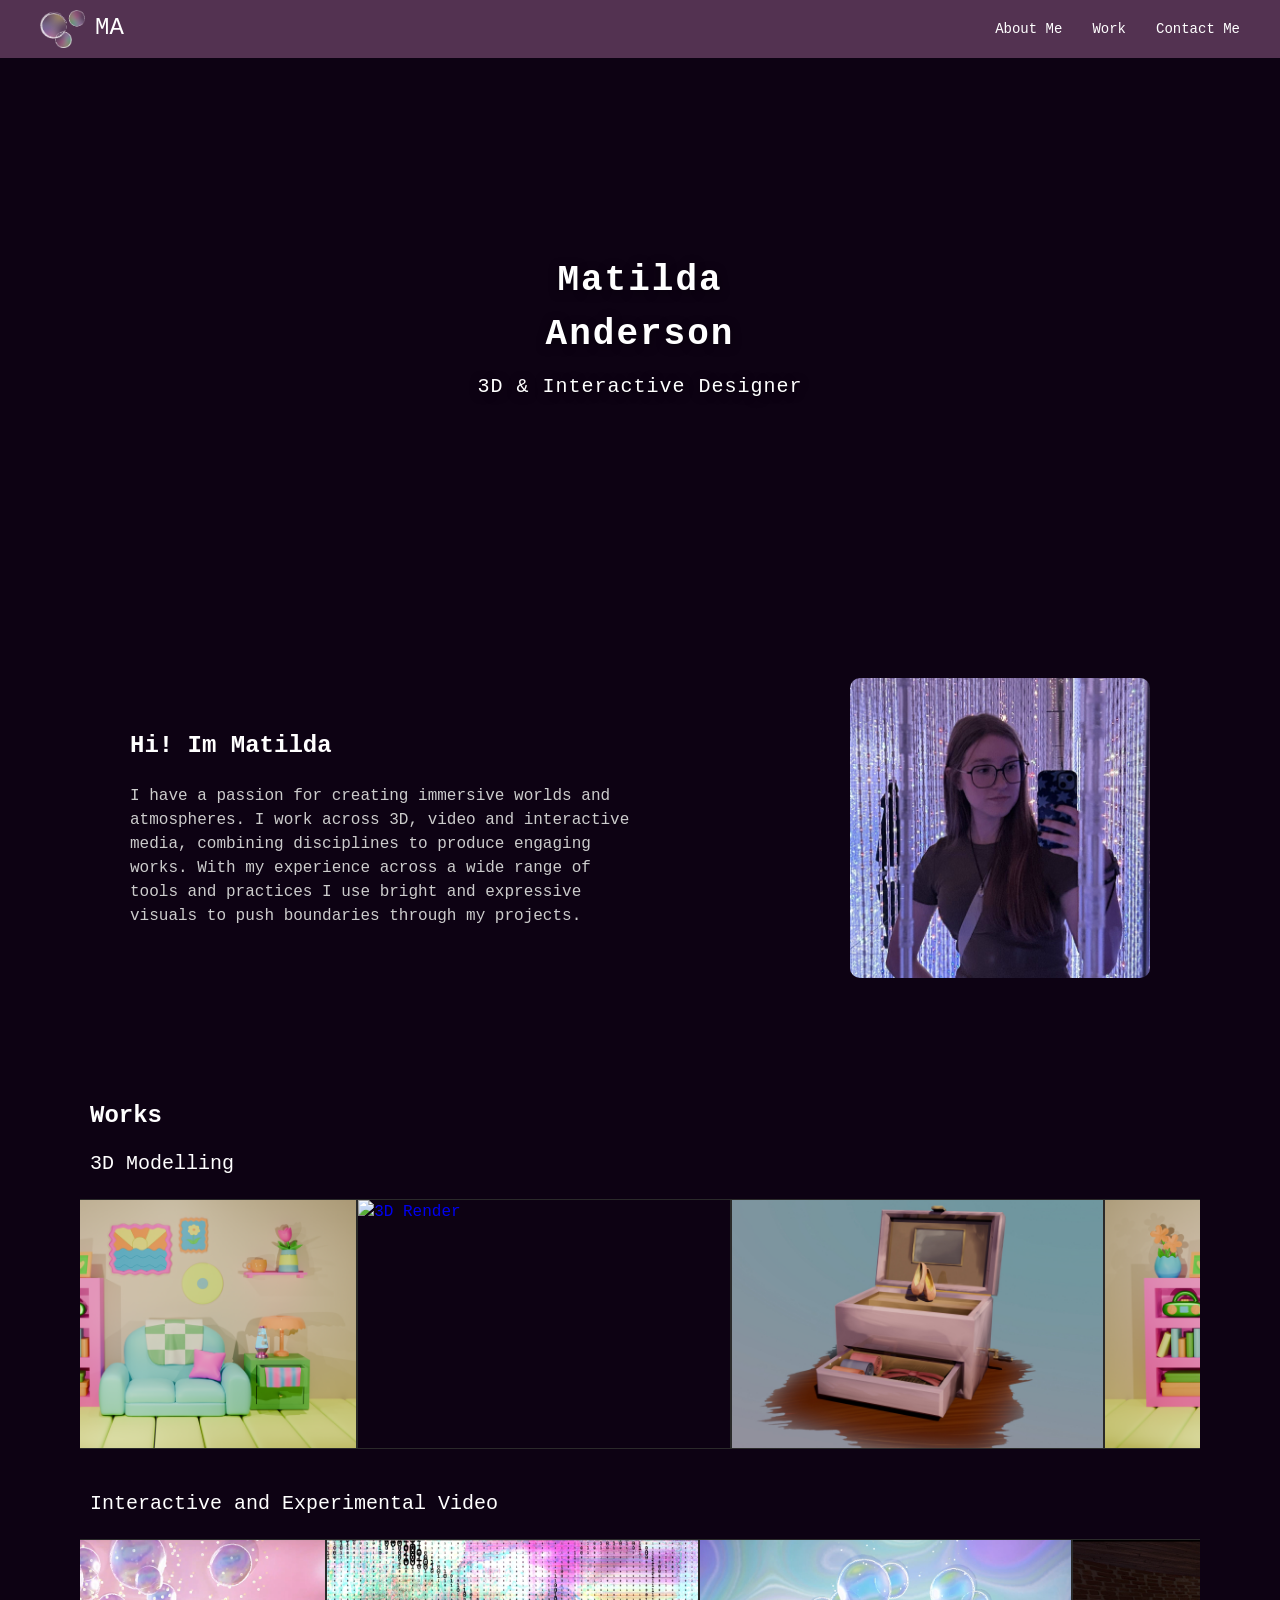
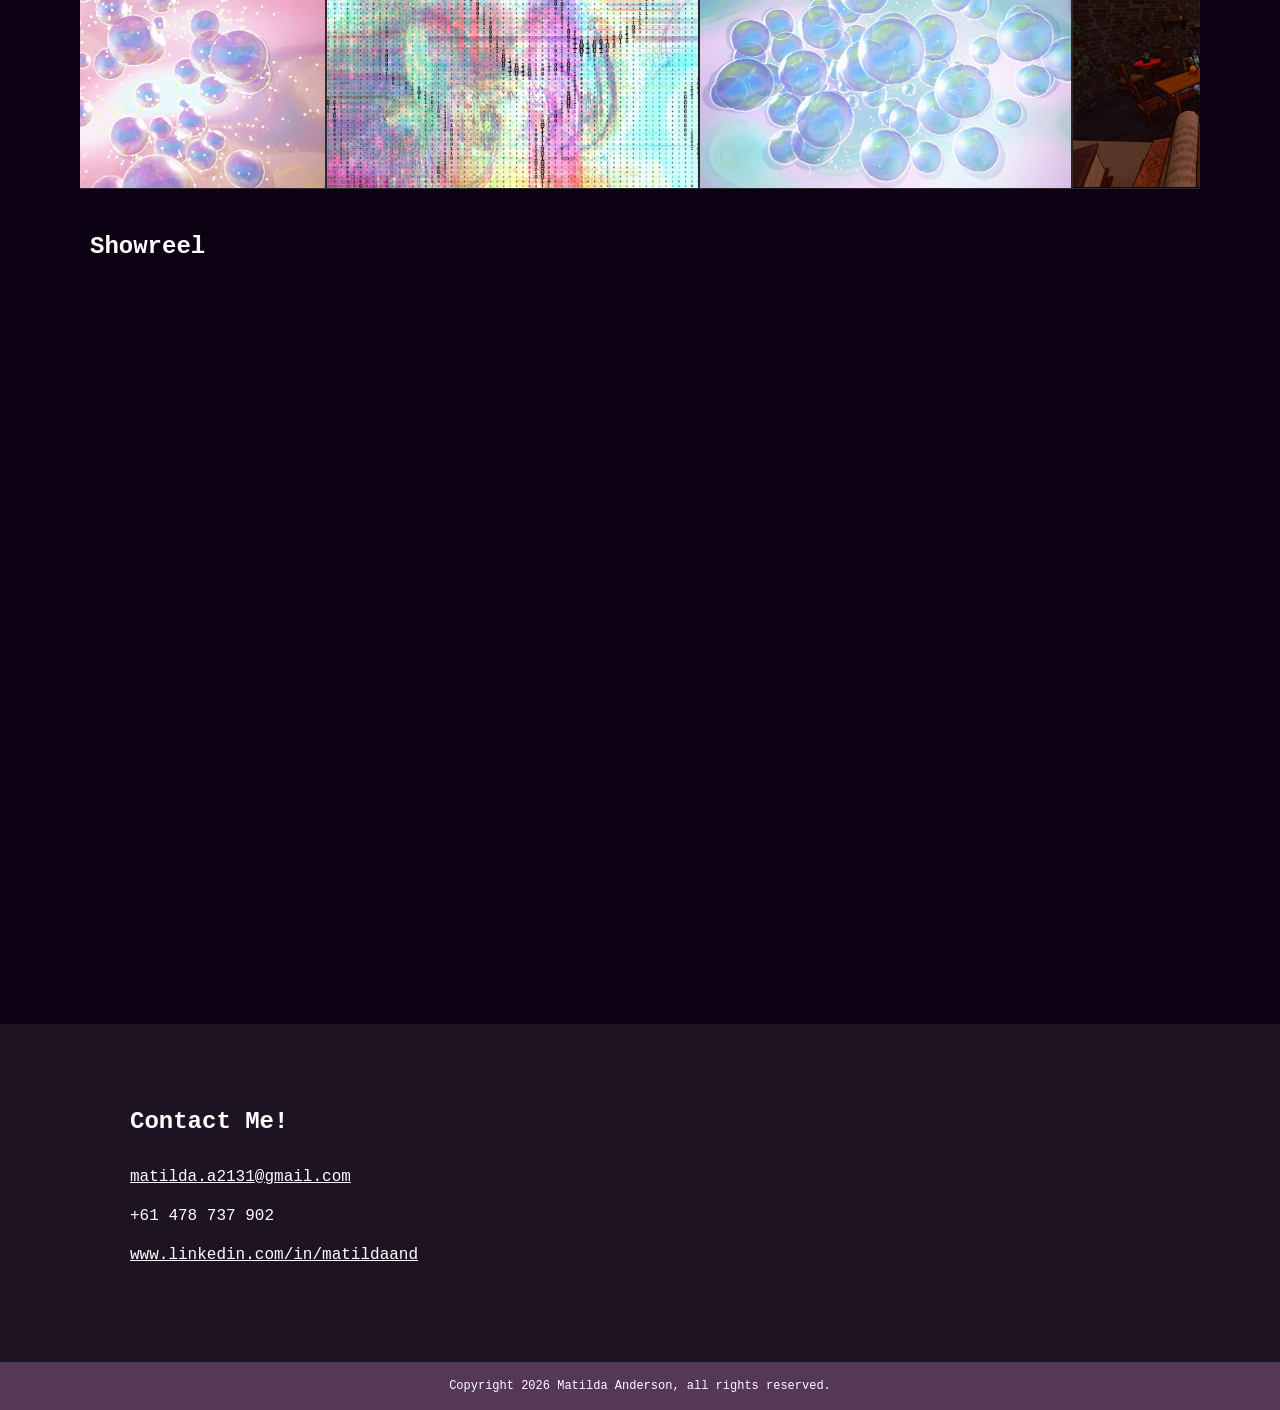
==== commit f03c30e9: "fixed copyright" ====
--- a/index.html
+++ b/index.html
@@ -169,7 +169,7 @@
     </main>
 
     <footer>
-      <p>Copyright 2026 all rights reserved</p>
+      <p>Copyright 2026 Matilda Anderson, all rights reserved.</p>
     </footer>
   </body>
 </html>
--- a/style.css
+++ b/style.css
@@ -19,7 +19,7 @@
 
 /* Utility Classes */
 .container {
-  max-width: 1000px;
+  max-width: 1100px;
   margin: 0 auto;
   padding: 0 40px;
 }
@@ -224,7 +224,7 @@
 
 /* Contained Carousel Wrapper */
 .work-carousel-container {
-  max-width: 1000px;
+  max-width: 1200px;
   margin: 0 auto;
   padding: 0 40px;
   overflow: hidden;
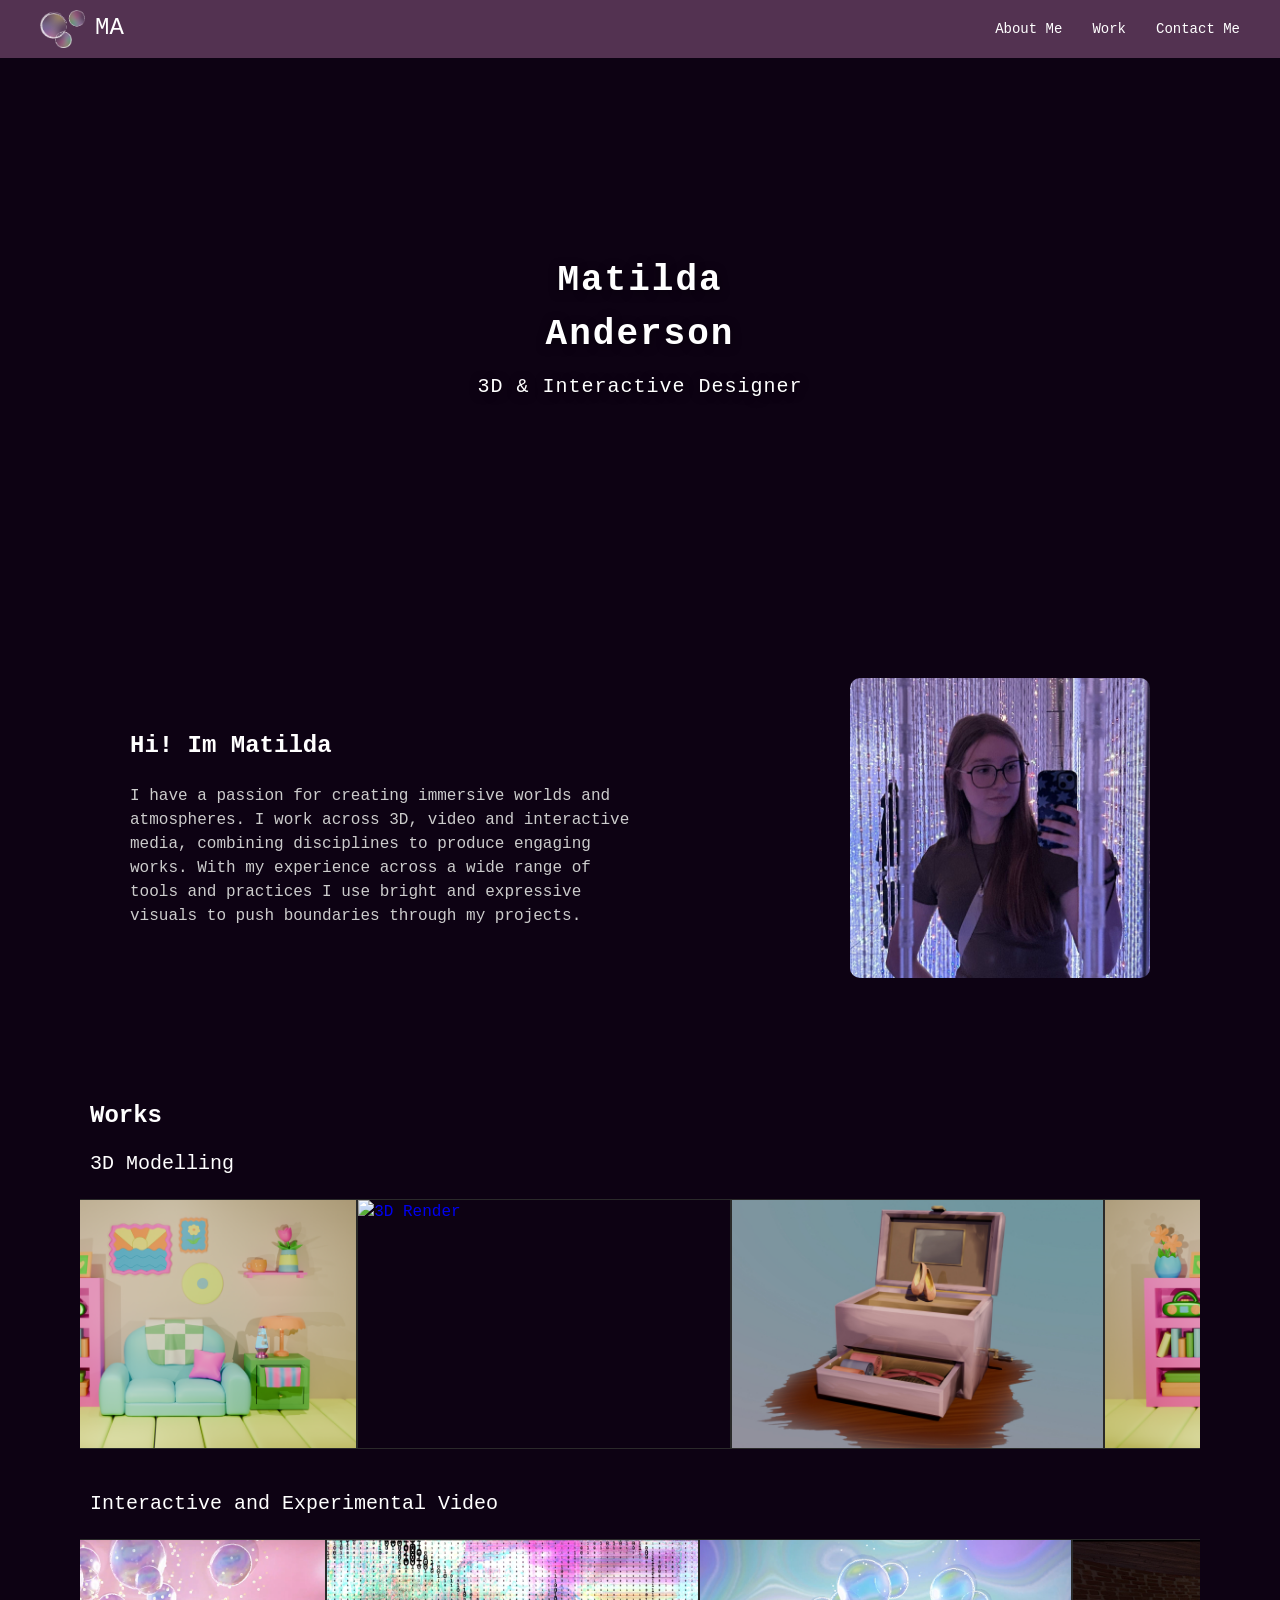
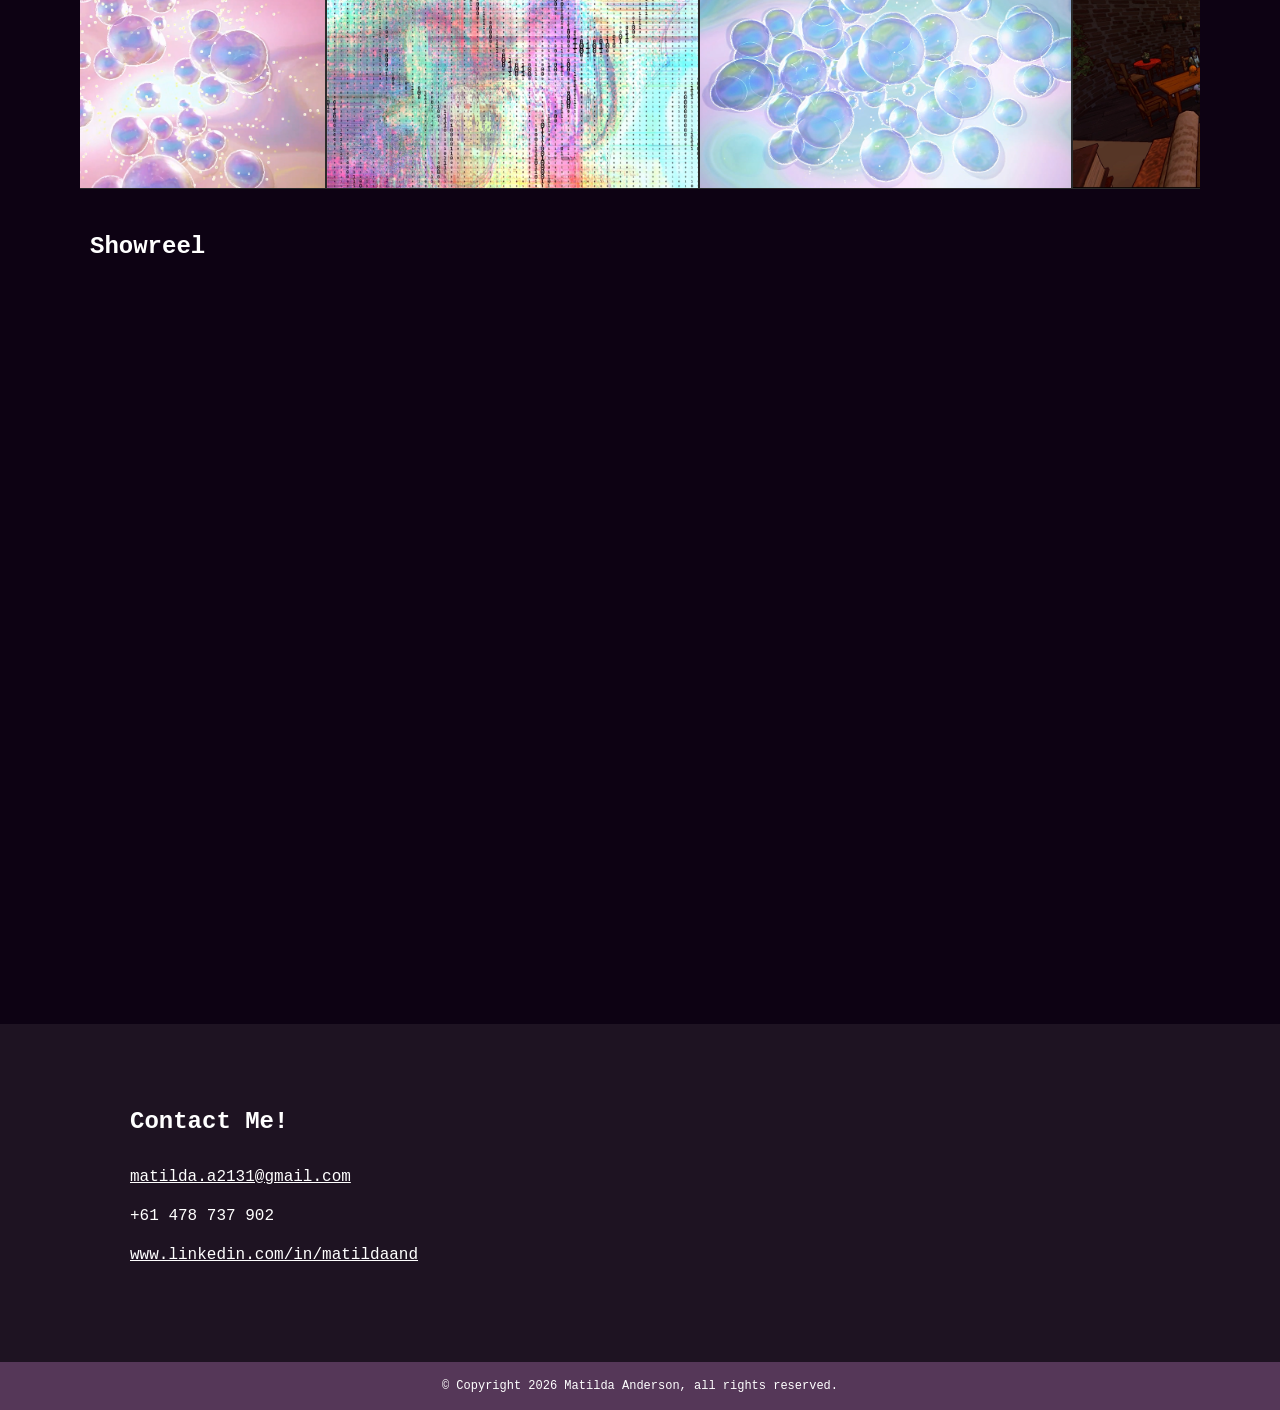
==== commit 517804d9: "added symbol" ====
--- a/index.html
+++ b/index.html
@@ -169,7 +169,7 @@
     </main>
 
     <footer>
-      <p>Copyright 2026 Matilda Anderson, all rights reserved.</p>
+      <p>© Copyright 2026 Matilda Anderson, all rights reserved.</p>
     </footer>
   </body>
 </html>
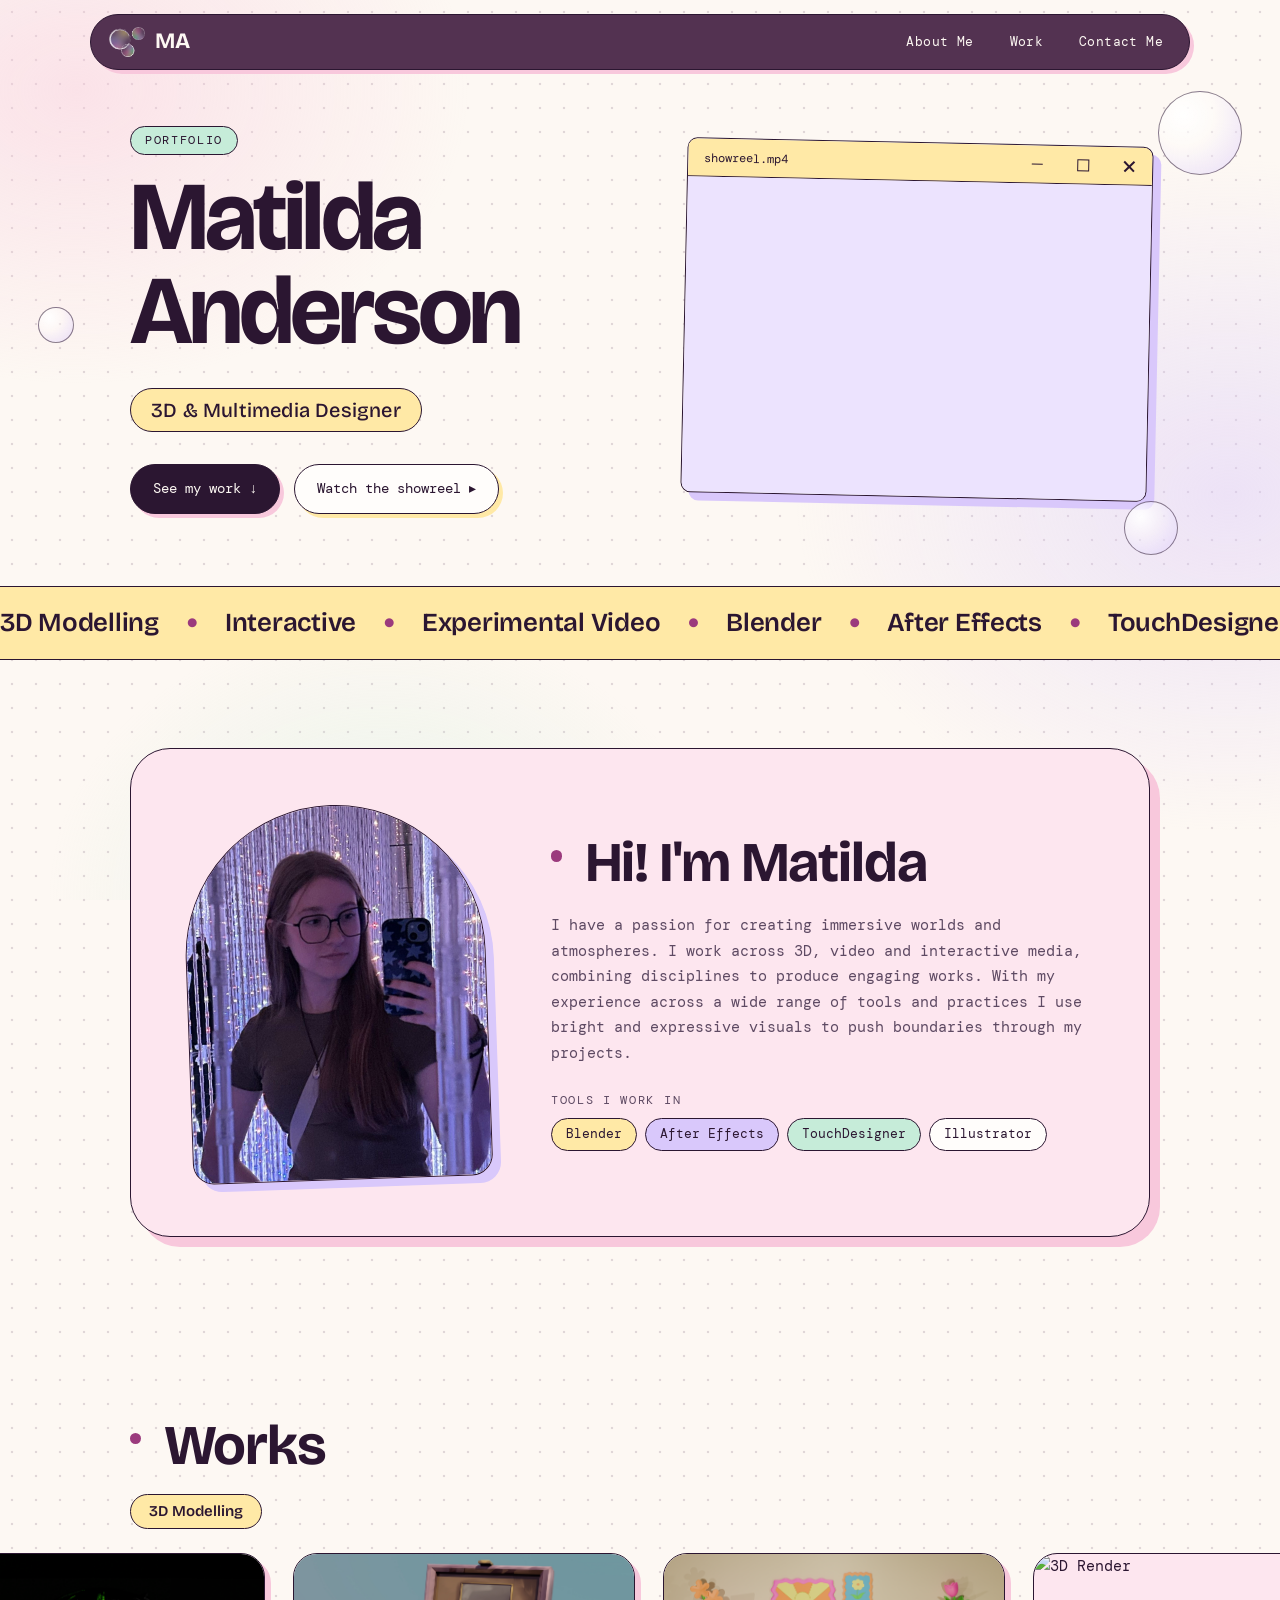
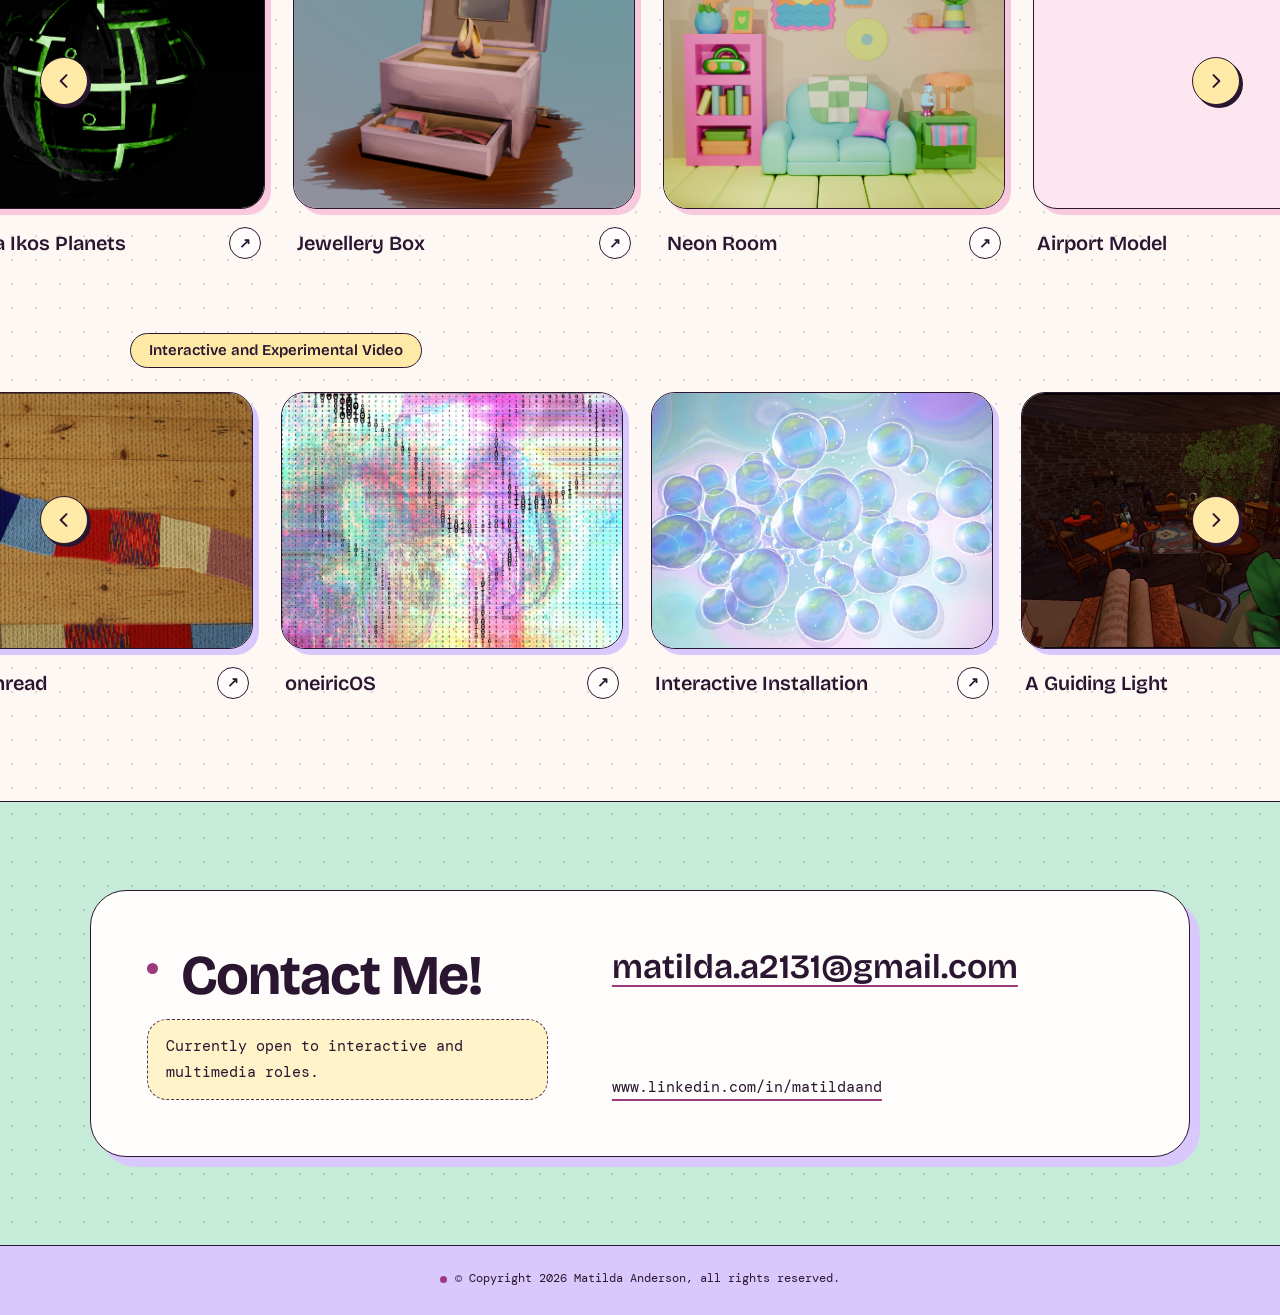
==== commit 802eb3c5: "new layout" ====
--- a/index.html
+++ b/index.html
@@ -4,6 +4,12 @@
     <meta charset="UTF-8" />
     <meta name="viewport" content="width=device-width, initial-scale=1.0" />
     <title>Matilda Anderson | 3D & Interactive Designer</title>
+    <link rel="preconnect" href="https://fonts.googleapis.com" />
+    <link rel="preconnect" href="https://fonts.gstatic.com" crossorigin />
+    <link
+      href="https://fonts.googleapis.com/css2?family=Bricolage+Grotesque:opsz,wght@12..96,200..800&family=DM+Mono:wght@300;400;500&display=swap"
+      rel="stylesheet"
+    />
     <link rel="stylesheet" href="style.css" />
     <script src="script.js" defer></script>
   </head>
@@ -14,7 +20,17 @@
           <img src="logo.png" alt="logo" id="logo" /> MA</a
         >
 
-        <div class="nav-links">
+        <button
+          class="nav-toggle"
+          type="button"
+          aria-label="Toggle menu"
+          aria-expanded="false"
+          aria-controls="nav-links"
+        >
+          <span></span><span></span>
+        </button>
+
+        <div class="nav-links" id="nav-links">
           <a href="#about">About Me</a>
           <a href="#work">Work</a>
           <a href="#contact">Contact Me</a>
@@ -24,113 +40,34 @@
 
     <main>
       <section id="hero">
-        <video autoplay loop muted playsinline class="hero-video">
-          <source src="portfolio.mp4" type="video/mp4" />
-          Your browser does not support the video tag.
-        </video>
-
-        <div class="hero-content">
-          <h1>Matilda<br />Anderson</h1>
-          <h2>3D & Interactive Designer</h2>
-        </div>
-      </section>
-
-      <section id="about">
-        <div class="container about-flex">
-          <div class="about-text">
-            <h2>Hi! Im Matilda</h2>
-            <p>
-              I have a passion for creating immersive worlds and atmospheres. I
-              work across 3D, video and interactive media, combining disciplines
-              to produce engaging works. With my experience across a wide range
-              of tools and practices I use bright and expressive visuals to push
-              boundaries through my projects.
-            </p>
-          </div>
-          <img
-            src="self-image.jpg"
-            alt="Matilda Anderson"
-            class="about-image"
-          />
-        </div>
-      </section>
-
-      <section id="work">
-        <div class="container work-header">
-          <h2>Works</h2>
-          <h3>3D Modelling</h3>
-        </div>
-
-        <div class="work-carousel-container">
-          <div class="carousel-track">
-            <a href="project1.html" class="carousel-item-link"
-              ><img src="Neonhouse.png" alt="3D Render" class="carousel-img" />
-              <div class="carousel-title">Neon Room</div>
-            </a>
-            <a href="project1.html#Air" class="carousel-item-link"
-              ><img
-                src="finalairport.png"
-                alt="3D Render"
-                class="carousel-img"
-              />
-              <div class="carousel-title">Airport Model</div>
-            </a>
-            <a href="project1.html#Box" class="carousel-item-link"
-              ><img src="open.jpg" alt="3D Render" class="carousel-img" />
-              <div class="carousel-title">Jewellery Box</div>
-            </a>
-          </div>
-        </div>
-
-        <div class="container work-header">
-          <h3>Interactive and Experimental Video</h3>
-        </div>
-
-        <div class="work-carousel-container">
-          <div class="carousel-track">
-            <a href="project2.html" class="carousel-item-link"
-              ><img
-                src="pinkbubbles.png"
-                alt="Music Reactive"
-                class="carousel-img"
-              />
-              <div class="carousel-title">Perpetual Bubbles</div>
-            </a>
-            <a href="project2.html#OS" class="carousel-item-link"
-              ><img
-                src="oniericOSscreenshot.png"
-                alt="Video Work"
-                class="carousel-img"
-              />
-              <div class="carousel-title">oniericOS</div>
-            </a>
-            <a href="project2.html#Blue" class="carousel-item-link"
-              ><img
-                src="bluebubble.png"
-                alt="Sound Reactive"
-                class="carousel-img"
-              />
-              <div class="carousel-title">Interactive Installation</div>
-            </a>
-            <a href="project2.html#Guide" class="carousel-item-link"
-              ><img
-                src="guidinglight.png"
-                alt="Short Film"
-                class="carousel-img"
-              />
-              <div class="carousel-title">A Guiding Light</div>
-            </a>
-          </div>
-        </div>
-        <div class="container work-header">
-          <h2>Showreel</h2>
-          <div id="showreel">
+        <div class="container hero-grid">
+          <div class="hero-content">
+            <span class="hero-kicker">Portfolio</span>
+            <h1>Matilda<br /><em>Anderson</em></h1>
+            <h2>3D & Multimedia Designer</h2>
+            <div class="hero-actions">
+              <a href="#work" class="btn btn-pink">See my work ↓</a>
+              <a class="btn btn-ghost">Watch the showreel ▸</a>
+            </div>
+          </div>
+
+          <div class="window hero-window">
+            <div class="window-bar" aria-hidden="true">
+              <span class="window-title">showreel.mp4</span>
+              <span class="window-controls">
+                <i class="wc-min"></i><i class="wc-max"></i
+                ><i class="wc-close"></i>
+              </span>
+            </div>
+
             <iframe
+              class="hero-video"
               width="560"
               height="315"
               src="https://www.youtube.com/embed/iqxiPKwa28E?si=eEXPVH4-tjztoDj4"
               title="YouTube video player"
               frameborder="0"
+              loading="lazy"
               allow="
                 accelerometer;
                 autoplay;
@@ -145,18 +82,210 @@
             ></iframe>
           </div>
         </div>
+
+        <span class="bubble b1" aria-hidden="true"></span>
+        <span class="bubble b2" aria-hidden="true"></span>
+        <span class="bubble b3" aria-hidden="true"></span>
+      </section>
+
+      <div class="ticker" aria-hidden="true">
+        <div class="ticker-track">
+          <div class="ticker-group">
+            <span>3D Modelling</span><span>●</span><span>Interactive</span
+            ><span>●</span><span>Experimental Video</span><span>●</span
+            ><span>Blender</span><span>●</span><span>After Effects</span
+            ><span>●</span><span>TouchDesigner</span><span>●</span
+            ><span>Illustrator</span><span>●</span>
+          </div>
+          <div class="ticker-group">
+            <span>3D Modelling</span><span>●</span><span>Interactive</span
+            ><span>●</span><span>Experimental Video</span><span>●</span
+            ><span>Blender</span><span>●</span><span>After Effects</span
+            ><span>●</span><span>TouchDesigner</span><span>●</span
+            ><span>Illustrator</span><span>●</span>
+          </div>
+        </div>
+      </div>
+
+      <section id="about">
+        <div class="container">
+          <div class="about-flex">
+            <div class="about-text">
+              <h2>Hi! I'm Matilda</h2>
+              <p>
+                I have a passion for creating immersive worlds and atmospheres.
+                I work across 3D, video and interactive media, combining
+                disciplines to produce engaging works. With my experience across
+                a wide range of tools and practices I use bright and expressive
+                visuals to push boundaries through my projects.
+              </p>
+              <p class="chips-label">Tools I work in</p>
+              <ul class="chips">
+                <li>Blender</li>
+                <li>After Effects</li>
+                <li>TouchDesigner</li>
+                <li>Illustrator</li>
+              </ul>
+            </div>
+            <img
+              src="self-image.jpg"
+              alt="Matilda Anderson"
+              class="about-image"
+            />
+          </div>
+        </div>
+      </section>
+
+      <section id="work">
+        <div class="container work-header">
+          <h2>Works</h2>
+          <h3>3D Modelling</h3>
+        </div>
+
+        <div class="work-carousel-container">
+          <button
+            class="carousel-btn prev"
+            type="button"
+            aria-label="Scroll left"
+          >
+            <svg viewBox="0 0 24 24" width="20" height="20" aria-hidden="true">
+              <path
+                d="M15 5l-7 7 7 7"
+                fill="none"
+                stroke="currentColor"
+                stroke-width="2.4"
+                stroke-linecap="round"
+                stroke-linejoin="round"
+              />
+            </svg>
+          </button>
+          <div class="carousel-track">
+            <a href="project1.html#Neon" class="carousel-item-link"
+              ><img src="Neonhouse.png" alt="3D Render" class="carousel-img" />
+              <div class="carousel-title">Neon Room</div>
+            </a>
+            <a href="project1.html#Air" class="carousel-item-link"
+              ><img
+                src="finalairport.png"
+                alt="3D Render"
+                class="carousel-img"
+              />
+              <div class="carousel-title">Airport Model</div>
+            </a>
+            <a href="project1.html" class="carousel-item-link"
+              ><img src="cyber1.png" alt="3D Render" class="carousel-img" />
+              <div class="carousel-title">Proxima Ikos Planets</div>
+            </a>
+            <a href="project1.html#Box" class="carousel-item-link"
+              ><img src="open.jpg" alt="3D Render" class="carousel-img" />
+              <div class="carousel-title">Jewellery Box</div>
+            </a>
+          </div>
+          <button
+            class="carousel-btn next"
+            type="button"
+            aria-label="Scroll right"
+          >
+            <svg viewBox="0 0 24 24" width="20" height="20" aria-hidden="true">
+              <path
+                d="M9 5l7 7-7 7"
+                fill="none"
+                stroke="currentColor"
+                stroke-width="2.4"
+                stroke-linecap="round"
+                stroke-linejoin="round"
+              />
+            </svg>
+          </button>
+        </div>
+
+        <div class="container work-header">
+          <h3>Interactive and Experimental Video</h3>
+        </div>
+
+        <div class="work-carousel-container tint-lilac">
+          <button
+            class="carousel-btn prev"
+            type="button"
+            aria-label="Scroll left"
+          >
+            <svg viewBox="0 0 24 24" width="20" height="20" aria-hidden="true">
+              <path
+                d="M15 5l-7 7 7 7"
+                fill="none"
+                stroke="currentColor"
+                stroke-width="2.4"
+                stroke-linecap="round"
+                stroke-linejoin="round"
+              />
+            </svg>
+          </button>
+          <div class="carousel-track">
+            <a href="project2.html" class="carousel-item-link"
+              ><img
+                src="familythreadpic.png"
+                alt="Stop Motion"
+                class="carousel-img"
+              />
+              <div class="carousel-title">Family Thread</div>
+            </a>
+            <a href="project2.html#OS" class="carousel-item-link"
+              ><img
+                src="oniericOSscreenshot.png"
+                alt="Video Work"
+                class="carousel-img"
+              />
+              <div class="carousel-title">oneiricOS</div>
+            </a>
+
+            <a href="project2.html#Blue" class="carousel-item-link"
+              ><img
+                src="bluebubble.png"
+                alt="Sound Reactive"
+                class="carousel-img"
+              />
+              <div class="carousel-title">Interactive Installation</div>
+            </a>
+            <a href="project2.html#Guide" class="carousel-item-link"
+              ><img
+                src="guidinglight.png"
+                alt="Short Film"
+                class="carousel-img"
+              />
+              <div class="carousel-title">A Guiding Light</div>
+            </a>
+          </div>
+          <button
+            class="carousel-btn next"
+            type="button"
+            aria-label="Scroll right"
+          >
+            <svg viewBox="0 0 24 24" width="20" height="20" aria-hidden="true">
+              <path
+                d="M9 5l7 7-7 7"
+                fill="none"
+                stroke="currentColor"
+                stroke-width="2.4"
+                stroke-linecap="round"
+                stroke-linejoin="round"
+              />
+            </svg>
+          </button>
+        </div>
       </section>
 
       <section id="contact">
         <div class="container contact-info">
           <h2>Contact Me!</h2>
-          <p>
+          <p class="contact-lead">
+            Currently open to interactive and multimedia roles.
+          </p>
+          <p class="contact-email">
             <a href="mailto:matilda.a2131@gmail.com" class="underline"
               >matilda.a2131@gmail.com</a
             >
           </p>
-          <p>+61 478 737 902</p>
-          <p>
+          <p class="contact-linkedin">
             <a
               href="https://www.linkedin.com/in/matildaand"
               target="_blank"
--- a/style.css
+++ b/style.css
@@ -1,4 +1,35 @@
-/* CSS Reset & Base Styles */
+:root {
+  /* Surfaces */
+  --paper: #fdf8f3;
+  --white: #fffdfb;
+
+  /* Text */
+  --ink: #2b1631;
+  --muted: #5e4a63;
+
+  /* Kept from the original palette */
+  --plum: #533251;
+
+  /* Accents */
+  --berry: #9b3a7d;
+  --pink: #f8c8dc;
+  --pink-soft: #fde6ef;
+  --lilac: #d9c8fb;
+  --lilac-soft: #ece3fe;
+  --butter: #ffe9a6;
+  --butter-soft: #fff3c9;
+  --mint: #c6ecd9;
+  --mint-soft: #def5ea;
+
+  --border: 1.5px solid var(--ink);
+  --pad: clamp(18px, 4vw, 40px);
+
+  --font-heading:
+    "Bricolage Grotesque", "Trebuchet MS", "Segoe UI", system-ui, sans-serif;
+  --font-body: "DM Mono", "Courier New", Courier, monospace;
+}
+
+/* ---------------- Reset & base ---------------- */
 * {
   margin: 0;
   padding: 0;
@@ -9,377 +40,1166 @@
   scroll-behavior: smooth;
 }
 
+[id] {
+  scroll-margin-top: 96px;
+}
+
 body {
-  font-family: "Courier New", Courier, monospace;
-  color: #ffffff;
-  background-color: #0d0213;
-  line-height: 1.5;
+  font-family: var(--font-body);
+  font-size: 15px;
+  color: var(--ink);
+  background-color: var(--paper);
+  /* faint dot grid, like a design canvas */
+  background-image: radial-gradient(
+    rgba(83, 50, 81, 0.17) 1.3px,
+    transparent 1.6px
+  );
+  background-size: 24px 24px;
+  line-height: 1.7;
   overflow-x: hidden;
-}
-
-/* Utility Classes */
+  counter-reset: project;
+}
+
+/* Soft colour washes behind everything */
+body::before {
+  content: "";
+  position: fixed;
+  inset: 0;
+  z-index: -1;
+  pointer-events: none;
+  background:
+    radial-gradient(
+      560px 420px at 6% 10%,
+      rgba(248, 200, 220, 0.45),
+      transparent 70%
+    ),
+    radial-gradient(
+      620px 480px at 96% 55%,
+      rgba(217, 200, 251, 0.45),
+      transparent 70%
+    ),
+    radial-gradient(
+      480px 400px at 30% 100%,
+      rgba(198, 236, 217, 0.4),
+      transparent 70%
+    );
+}
+
+::selection {
+  background: var(--pink);
+  color: var(--ink);
+}
+
+img,
+video,
+iframe {
+  display: block;
+  max-width: 100%;
+}
+
+a {
+  color: inherit;
+}
+
+:focus-visible {
+  outline: 3px solid var(--berry);
+  outline-offset: 3px;
+  border-radius: 8px;
+}
+
+/* One heading font, everywhere */
+h1,
+h2,
+h3 {
+  font-family: var(--font-heading);
+  font-weight: 700;
+  letter-spacing: -0.02em;
+  line-height: 1.05;
+}
+
+h2 {
+  font-size: clamp(32px, 4.6vw, 56px);
+}
+
+/* A small dot before section headings */
+h2::before {
+  content: "";
+  display: inline-block;
+  width: 0.2em;
+  height: 0.2em;
+  border-radius: 50%;
+  background: var(--berry);
+  margin-right: 0.4em;
+  vertical-align: 0.35em;
+}
+
+/* ---------------- Utility ---------------- */
 .container {
   max-width: 1100px;
   margin: 0 auto;
-  padding: 0 40px;
-}
-
-/* ---------------- Header & Navigation ---------------- */
+  padding: 0 var(--pad);
+}
+
+.underline {
+  text-decoration: underline solid;
+  text-decoration-color: var(--berry);
+  text-decoration-thickness: 2px;
+  text-underline-offset: 7px;
+}
+
+.btn {
+  display: inline-flex;
+  align-items: center;
+  gap: 8px;
+  padding: 12px 22px;
+  border: var(--border);
+  border-radius: 999px;
+  background: var(--ink);
+  color: var(--paper);
+  font-size: 14px;
+  text-decoration: none;
+  box-shadow: 4px 4px 0 var(--pink);
+  transition:
+    transform 0.2s ease,
+    box-shadow 0.2s ease;
+}
+
+.btn-pink:hover {
+  transform: translate(-2px, -2px);
+  box-shadow: 6px 6px 0 var(--pink);
+}
+
+.btn-ghost {
+  background: var(--white);
+  color: var(--ink);
+  box-shadow: 4px 4px 0 var(--butter);
+}
+
+.btn-ghost:hover {
+  box-shadow: 6px 6px 0 var(--butter);
+}
+
+/* Windows-style browser window frame for the hero and showreel videos */
+.window {
+  border: var(--border);
+  border-radius: 10px;
+  overflow: hidden;
+  background: var(--white);
+  box-shadow: 8px 8px 0 var(--lilac);
+}
+
+.window-bar {
+  display: flex;
+  align-items: center;
+  justify-content: space-between;
+  height: 38px;
+  padding-left: 16px;
+  background: var(--butter);
+  border-bottom: var(--border);
+  font-size: 12px;
+  line-height: 1;
+}
+
+.window-title {
+  display: flex;
+  align-items: center;
+  color: var(--ink);
+}
+
+/* minimise, maximise, close */
+.window-controls {
+  display: flex;
+  align-self: stretch;
+}
+
+.window-controls i {
+  position: relative;
+  width: 46px;
+}
+
+.window-controls i::before,
+.window-controls i::after {
+  content: "";
+  position: absolute;
+  top: 50%;
+  left: 50%;
+  background: var(--ink);
+}
+
+/* minimise: a flat line */
+.window-controls .wc-min::before {
+  width: 11px;
+  height: 1.5px;
+  transform: translate(-50%, -50%);
+}
+
+/* maximise: an outlined square */
+.window-controls .wc-max::before {
+  width: 10px;
+  height: 10px;
+  background: transparent;
+  border: 1.5px solid var(--ink);
+  transform: translate(-50%, -50%);
+}
+
+/* close: a cross */
+.window-controls .wc-close::before,
+.window-controls .wc-close::after {
+  width: 14px;
+  height: 1.5px;
+}
+
+.window-controls .wc-close::before {
+  transform: translate(-50%, -50%) rotate(45deg);
+}
+
+.window-controls .wc-close::after {
+  transform: translate(-50%, -50%) rotate(-45deg);
+}
+
+/* ---------------- Header & navigation (floating pill) ---------------- */
 header {
-  background-color: #533251;
-  padding: 10px 40px;
   position: sticky;
   top: 0;
   z-index: 1000;
+  padding: 14px var(--pad) 0;
+  pointer-events: none; /* only the pill itself is clickable */
 }
 
 nav {
+  pointer-events: auto;
+  position: relative;
   display: flex;
   justify-content: space-between;
   align-items: center;
-  max-width: 1200px;
+  max-width: 1100px;
   margin: 0 auto;
+  padding: 8px 10px 8px 18px;
+  background: var(--plum);
+  border: var(--border);
+  border-radius: 999px;
+  box-shadow: 4px 4px 0 var(--pink);
 }
 
 .logo {
-  color: #ffffff;
-  font-size: 24px;
+  display: flex;
+  align-items: center;
+  gap: 10px;
+  color: var(--paper);
+  font-family: var(--font-heading);
+  font-size: 22px;
+  font-weight: 700;
+  letter-spacing: 0.02em;
   text-decoration: none;
-  display: flex;
-  gap: 10px;
-}
+}
+
 #logo {
-  width: 45px;
+  width: 36px;
+  height: auto;
 }
 
 .nav-links {
   display: flex;
-  gap: 30px;
+  gap: 4px;
 }
 
 .nav-links a {
-  color: #ffffff;
+  color: var(--paper);
   text-decoration: none;
-  font-size: 14px;
+  font-size: 13px;
+  letter-spacing: 0.03em;
+  padding: 8px 16px;
+  border-radius: 999px;
+  transition:
+    background 0.25s ease,
+    color 0.25s ease;
 }
 
 .nav-links a:hover {
-  text-decoration: underline;
-}
-
-/* ---------------- Hero Section ---------------- */
+  background: var(--pink);
+  color: var(--ink);
+}
+
+.nav-toggle {
+  display: none;
+  width: 42px;
+  height: 36px;
+  border: 0;
+  background: transparent;
+  cursor: pointer;
+  position: relative;
+}
+
+.nav-toggle span {
+  position: absolute;
+  left: 11px;
+  right: 11px;
+  height: 2px;
+  border-radius: 2px;
+  background: var(--paper);
+  transition:
+    transform 0.25s ease,
+    top 0.25s ease;
+}
+
+.nav-toggle span:nth-child(1) {
+  top: 13px;
+}
+.nav-toggle span:nth-child(2) {
+  top: 21px;
+}
+
+.nav-toggle[aria-expanded="true"] span:nth-child(1) {
+  top: 17px;
+  transform: rotate(45deg);
+}
+.nav-toggle[aria-expanded="true"] span:nth-child(2) {
+  top: 17px;
+  transform: rotate(-45deg);
+}
+
+/* ---------------- Hero ---------------- */
 #hero {
-  position: relative; /* Acts as an anchor for the absolutely positioned video */
+  position: relative;
+  padding: clamp(28px, 5vw, 56px) 0 clamp(40px, 6vw, 72px);
+}
+
+.hero-grid {
+  display: grid;
+  grid-template-columns: minmax(0, 1.05fr) minmax(0, 1fr);
+  align-items: center;
+  gap: clamp(28px, 5vw, 64px);
+}
+
+.hero-kicker {
+  display: inline-block;
+  padding: 4px 14px;
+  border: var(--border);
+  border-radius: 999px;
+  background: var(--mint);
+  font-size: 12px;
+  letter-spacing: 0.14em;
+  text-transform: uppercase;
+  line-height: 1.6;
+}
+
+#hero h1 {
+  font-size: clamp(46px, 7.6vw, 108px);
+  line-height: 0.92;
+  letter-spacing: -0.04em;
+  margin: 18px 0 22px;
+}
+
+/* highlighter label behind the surname */
+#hero h1 em {
+  font-style: normal;
+  display: inline-block;
+  padding: 0 0.12em 0.06em;
+  border-radius: 0.14em;
+  line-height: 1;
+  margin-left: -0.12em; /* keeps the letters lined up with the first name */
+}
+
+#hero h2 {
+  display: inline-block;
+  font-size: clamp(15px, 1.8vw, 20px);
+  font-weight: 500;
+  letter-spacing: 0.01em;
+  line-height: 1.3;
+  padding: 8px 20px;
+  border: var(--border);
+  border-radius: 999px;
+  background: var(--butter);
+}
+
+#hero h2::before {
+  display: none;
+}
+
+.hero-actions {
+  display: flex;
+  flex-wrap: wrap;
+  gap: 14px;
+  margin-top: 32px;
+}
+
+.hero-window {
+  transform: rotate(1.2deg);
+}
+
+.hero-video {
   width: 100%;
-  height: 60vh; /* Sets the hero height (60% of the viewport height) */
-  overflow: hidden; /* Prevents any video overflow from breaking the page layout */
+  aspect-ratio: 4 / 3;
+  object-fit: cover;
+  background: var(--lilac-soft);
+}
+
+/* Quiet floating bubbles, a nod to the bubble projects */
+.bubble {
+  position: absolute;
+  z-index: 3;
+  border-radius: 50%;
+  pointer-events: none;
+  background: radial-gradient(
+    circle at 30% 28%,
+    rgba(255, 255, 255, 0.95),
+    rgba(255, 255, 255, 0.35) 38%,
+    rgba(217, 200, 251, 0.55) 100%
+  );
+  border: 1.5px solid rgba(43, 22, 49, 0.55);
+  animation: float 9s ease-in-out infinite alternate;
+}
+
+.b1 {
+  width: 84px;
+  height: 84px;
+  top: 4%;
+  right: 3%;
+}
+.b2 {
+  width: 36px;
+  height: 36px;
+  top: 46%;
+  left: 3%;
+  animation-duration: 7s;
+  animation-delay: -2s;
+}
+.b3 {
+  width: 54px;
+  height: 54px;
+  bottom: 6%;
+  right: 8%;
+  animation-duration: 11s;
+  animation-delay: -4s;
+}
+
+@keyframes float {
+  from {
+    transform: translateY(0) translateX(0);
+  }
+  to {
+    transform: translateY(-16px) translateX(6px);
+  }
+}
+
+/* ---------------- Ticker strip ---------------- */
+.ticker {
+  overflow: hidden;
+  background: var(--butter);
+  border-block: var(--border);
+  padding: 14px 0;
+  white-space: nowrap;
+}
+
+.ticker-track {
   display: flex;
-  justify-content: center;
+  width: max-content;
+  animation: ticker 34s linear infinite;
+}
+
+.ticker-group {
+  display: flex;
+  flex-shrink: 0;
+  gap: 28px;
+  padding-right: 28px;
+  font-family: var(--font-heading);
+  font-size: clamp(18px, 2.4vw, 26px);
+  font-weight: 600;
+  letter-spacing: -0.01em;
+}
+
+.ticker-group span:nth-child(even) {
+  color: var(--berry);
+  font-size: 0.45em;
+  align-self: center;
+}
+
+@keyframes ticker {
+  to {
+    transform: translateX(-50%);
+  }
+}
+
+/* ---------------- About ---------------- */
+#about {
+  padding: clamp(48px, 7vw, 88px) 0 clamp(40px, 6vw, 72px);
+}
+
+.about-flex {
+  display: grid;
+  grid-template-columns: minmax(0, 300px) minmax(0, 1fr);
   align-items: center;
-}
-
-/* The actual background video element */
-.hero-video {
+  gap: clamp(28px, 5vw, 64px);
+  padding: clamp(26px, 5vw, 56px);
+  background: var(--pink-soft);
+  border: var(--border);
+  border-radius: 40px;
+  box-shadow: 10px 10px 0 var(--pink);
+}
+
+.about-image {
+  order: -1; /* portrait on the left, text on the right */
+  width: 100%;
+  max-width: 300px;
+  height: auto;
+  aspect-ratio: 4 / 5;
+  object-fit: cover;
+  border: var(--border);
+  border-radius: 200px 200px 28px 28px; /* a little arched window */
+  box-shadow: 8px 8px 0 var(--lilac);
+  transform: rotate(-2deg);
+}
+
+.about-text {
+  max-width: 580px;
+}
+
+.about-text h2 {
+  margin-bottom: 20px;
+}
+
+.about-text p {
+  color: var(--muted);
+}
+
+.chips-label {
+  margin-top: 24px;
+  font-size: 12px;
+  letter-spacing: 0.14em;
+  text-transform: uppercase;
+  color: var(--plum);
+}
+
+.chips {
+  display: flex;
+  flex-wrap: wrap;
+  gap: 8px;
+  list-style: none;
+  margin-top: 8px;
+}
+
+.chips li {
+  padding: 4px 14px;
+  border: var(--border);
+  border-radius: 999px;
+  background: var(--white);
+  font-size: 13px;
+}
+
+.chips li:nth-child(4n + 1) {
+  background: var(--butter);
+}
+.chips li:nth-child(4n + 2) {
+  background: var(--lilac);
+}
+.chips li:nth-child(4n + 3) {
+  background: var(--mint);
+}
+
+/* ---------------- Showreel band ---------------- */
+.showreel-band {
+  background-color: var(--lilac);
+  background-image: radial-gradient(
+    rgba(43, 22, 49, 0.18) 1.3px,
+    transparent 1.6px
+  );
+  background-size: 24px 24px;
+  border-block: var(--border);
+  padding: clamp(44px, 7vw, 88px) 0;
+}
+
+.showreel-grid {
+  display: grid;
+  grid-template-columns: minmax(0, 280px) minmax(0, 1fr);
+  align-items: center;
+  gap: clamp(24px, 5vw, 56px);
+}
+
+.showreel-head p {
+  margin-top: 16px;
+}
+
+.showreel-band .window {
+  box-shadow: 8px 8px 0 var(--pink);
+}
+
+#showreel {
+  position: relative;
+  width: 100%;
+  aspect-ratio: 16 / 9;
+  background: var(--lilac-soft);
+}
+
+#showreel iframe {
   position: absolute;
-  top: 50%;
-  left: 50%;
-  min-width: 100%;
-  min-height: 100%;
-  width: auto;
-  height: auto;
-  transform: translate(-50%, -50%); /* Centers the video perfectly */
-  object-fit: cover; /* Crop and scale seamlessly like a background image */
-  z-index: 1; /* Places it behind the text content */
-}
-
-/* Container for text content sitting over the video */
-.hero-content {
+  inset: 0;
+  width: 100%;
+  height: 100%;
+  border: none;
+}
+
+/* ---------------- Work (home page) ---------------- */
+#work {
+  padding-top: clamp(40px, 6vw, 72px);
+}
+
+.work-header {
+  padding: clamp(22px, 3.5vw, 36px) var(--pad) 6px;
+}
+
+.work-header h2 {
+  margin-bottom: 18px;
+}
+
+.work-header h3 {
+  display: inline-block;
+  padding: 6px 18px;
+  border: var(--border);
+  border-radius: 999px;
+  background: var(--butter);
+  font-size: 15px;
+  font-weight: 600;
+  letter-spacing: 0;
+  line-height: 1.4;
+}
+
+/* Full-width carousel with arrow buttons */
+.work-carousel-container {
+  --card-w: clamp(250px, 30vw, 370px);
+  --img-h: calc((var(--card-w) - 28px) * 0.75);
+  --tint: var(--pink);
+  --tint-soft: var(--pink-soft);
   position: relative;
-  z-index: 2; /* Pulls the text out in front of the video layer */
-  text-align: center;
-  text-shadow: 0 2px 10px rgba(0, 0, 0, 0.5); /* Optional: helps white text read clearly over bright video frames */
-}
-
-#hero h1 {
-  font-size: 36px;
-  font-weight: bold;
-  margin-bottom: 10px;
-  letter-spacing: 2px;
-}
-
-#hero h2 {
-  font-size: 20px;
-  font-weight: normal;
-  letter-spacing: 1px;
-}
-
-/* ---------------- About Section ---------------- */
-#about {
-  background-color: #0d0213;
-  padding: 80px 0;
-}
-
-.about-flex {
+  width: 100%;
+  overflow: hidden;
+  margin-bottom: 8px;
+}
+
+.tint-lilac {
+  --tint: var(--lilac);
+  --tint-soft: var(--lilac-soft);
+}
+
+.carousel-track {
+  display: flex;
+  overflow-x: auto;
+  cursor: pointer;
+  scrollbar-width: none;
+  padding: 18px 0 30px;
+}
+
+.carousel-track::-webkit-scrollbar {
+  display: none;
+}
+
+/* Padding (not gap) keeps every card the same width so the
+   infinite-loop maths in script.js stays seamless. */
+.carousel-item-link {
+  flex: 0 0 var(--card-w);
+  padding: 0 14px;
+  display: block;
+  color: var(--ink);
+  text-decoration: none;
+}
+
+.carousel-img {
+  width: 100%;
+  aspect-ratio: 4 / 3;
+  object-fit: cover;
+  border: var(--border);
+  border-radius: 24px;
+  background: var(--tint-soft);
+  box-shadow: 6px 6px 0 var(--tint);
+  transition:
+    transform 0.35s cubic-bezier(0.34, 1.56, 0.64, 1),
+    box-shadow 0.3s ease;
+}
+
+.carousel-title {
   display: flex;
   justify-content: space-between;
   align-items: center;
-  gap: 40px;
-}
-
-.about-text {
-  flex: 1;
-  max-width: 500px;
-}
-
-.about-text h2 {
-  font-size: 24px;
-  font-weight: bold;
-  margin-bottom: 20px;
-}
-
-.about-text p {
-  font-size: 16px;
-  color: #cccccc;
-}
-
-.about-image {
-  width: 300px;
-  height: 300px;
-  flex-shrink: 0;
-  object-fit: cover; /* Forces the image to crop perfectly within the 300x300 box */
-  border-radius: 10px;
-}
-#works {
-  background-color: #0d0213;
-  padding: 15px 0;
-}
-
+  gap: 12px;
+  margin-top: 18px;
+  padding: 0 4px;
+  font-family: var(--font-heading);
+  font-size: 20px;
+  font-weight: 600;
+  line-height: 1.2;
+}
+
+.carousel-title::after {
+  content: "↗";
+  display: grid;
+  place-items: center;
+  flex: none;
+  width: 30px;
+  height: 30px;
+  border: var(--border);
+  border-radius: 50%;
+  background: var(--white);
+  font-family: var(--font-body);
+  font-size: 14px;
+  transition:
+    background 0.25s ease,
+    transform 0.25s ease;
+}
+
+.carousel-item-link:hover .carousel-img {
+  transform: translate(-3px, -5px) rotate(-1.2deg);
+  box-shadow: 9px 11px 0 var(--tint);
+}
+
+.carousel-item-link:nth-child(even):hover .carousel-img {
+  transform: translate(-3px, -5px) rotate(1.2deg);
+}
+
+.carousel-item-link:hover .carousel-title::after {
+  background: var(--butter);
+  transform: rotate(45deg);
+}
+
+/* Arrow buttons */
+.carousel-btn {
+  position: absolute;
+  top: calc(18px + var(--img-h) / 2);
+  transform: translateY(-50%);
+  z-index: 3;
+  display: grid;
+  place-items: center;
+  width: 48px;
+  height: 48px;
+  border: var(--border);
+  border-radius: 50%;
+  background: var(--butter);
+  color: var(--ink);
+  cursor: pointer;
+  box-shadow: 3px 3px 0 var(--ink);
+  transition:
+    background 0.2s ease,
+    transform 0.2s ease,
+    box-shadow 0.2s ease;
+}
+
+.carousel-btn.prev {
+  left: var(--pad);
+}
+
+.carousel-btn.next {
+  right: var(--pad);
+}
+
+.carousel-btn:hover {
+  background: var(--pink);
+  transform: translateY(-50%) scale(1.08);
+}
+
+.carousel-btn:active {
+  transform: translateY(-50%) scale(0.96);
+  box-shadow: 1px 1px 0 var(--ink);
+}
+
+/* ---------------- Project pages ---------------- */
+.page-nav {
+  padding-top: 28px;
+}
+
+.page-nav.bottom {
+  padding-top: 16px;
+}
+
+.back-link {
+  display: inline-flex;
+  align-items: center;
+  gap: 10px;
+  padding: 9px 18px;
+  border: var(--border);
+  border-radius: 999px;
+  background: var(--butter);
+  color: var(--ink);
+  font-size: 13px;
+  text-decoration: none;
+  box-shadow: 4px 4px 0 var(--pink);
+  transition:
+    transform 0.2s ease,
+    box-shadow 0.2s ease;
+}
+
+.back-link span {
+  transition: transform 0.2s ease;
+}
+
+.back-link:hover {
+  transform: translate(-2px, -2px);
+  box-shadow: 6px 6px 0 var(--pink);
+}
+
+.back-link:hover span {
+  transform: translateX(-4px);
+}
+
+.works {
+  --tint: var(--pink);
+  --tint-soft: var(--pink-soft);
+  counter-increment: project;
+  padding: clamp(28px, 4vw, 48px) 0;
+}
+
+/* rotate the pastel tint from project to project */
+.works:nth-of-type(4n + 2) {
+  --tint: var(--lilac);
+  --tint-soft: var(--lilac-soft);
+}
+.works:nth-of-type(4n + 3) {
+  --tint: var(--butter);
+  --tint-soft: var(--butter-soft);
+}
+.works:nth-of-type(4n + 4) {
+  --tint: var(--mint);
+  --tint-soft: var(--mint-soft);
+}
+
+/* text card on the left, media on the right */
 .works-flex {
-  max-width: 1400px;
-  display: flex;
-  justify-content: space-between;
-  align-items: center;
-  gap: 40px;
+  max-width: 1240px;
+  display: grid;
+  grid-template-columns: minmax(0, 340px) minmax(0, 1fr);
+  align-items: start;
+  gap: clamp(22px, 3.5vw, 44px);
 }
 
 .works-text {
-  flex: 1;
-  max-width: 500px;
+  position: sticky;
+  top: 96px;
+  padding: clamp(22px, 3vw, 30px);
+  background: var(--tint-soft);
+  border: var(--border);
+  border-radius: 28px;
+  box-shadow: 6px 6px 0 var(--tint);
+}
+
+.works-text::before {
+  content: "( " counter(project, decimal-leading-zero) " )";
+  display: inline-block;
+  margin-bottom: 16px;
+  padding: 2px 12px;
+  border: var(--border);
+  border-radius: 999px;
+  background: var(--white);
+  font-size: 12px;
+  letter-spacing: 0.16em;
+  line-height: 1.7;
 }
 
 .works-text h2 {
-  font-size: 24px;
-  font-weight: normal;
-  margin-bottom: 20px;
+  font-size: clamp(26px, 3vw, 38px);
+  margin-bottom: 16px;
+}
+
+.works-text h2::before {
+  display: none;
 }
 
 .works-text p {
-  font-size: 16px;
-  color: #cccccc;
-}
+  color: var(--muted);
+  font-size: 14px;
+}
+
+/* Gallery: one wide tile, two small, one wide */
 .workscontainer-img {
   display: grid;
-  grid-template-columns: repeat(2, 1fr);
-  justify-content: space-between;
-  align-items: center;
-  gap: 10px;
-}
+  grid-template-columns: 1fr 1fr;
+  gap: 16px;
+}
+
+.workscontainer-img .works-image:nth-child(1),
+.workscontainer-img .works-image:nth-child(4) {
+  grid-column: 1 / -1;
+  aspect-ratio: 16 / 9;
+}
+
+.works-image {
+  width: 100%;
+  height: auto;
+  min-width: 0;
+  aspect-ratio: 4 / 3;
+  object-fit: cover;
+  border: var(--border);
+  border-radius: 20px;
+  background: var(--tint-soft);
+  box-shadow: 5px 5px 0 var(--tint);
+  transition:
+    transform 0.35s cubic-bezier(0.34, 1.56, 0.64, 1),
+    box-shadow 0.3s ease;
+}
+
+img.works-image:hover {
+  transform: translate(-2px, -3px) rotate(-0.6deg);
+  box-shadow: 8px 9px 0 var(--tint);
+}
+
 .workscontainer-vid {
-  gap: 10px;
-}
-.works-image {
-  width: 350px;
-  height: 250px;
-  flex-shrink: 0;
-  object-fit: cover; /* Forces the image to crop perfectly within the 300x300 box */
-  border-radius: 10px;
-}
+  width: 100%;
+}
+
 .works-vid {
-  width: 710px;
-  height: 500px;
-  flex-shrink: 0;
-  object-fit: cover; /* Forces the image to crop perfectly within the 300x300 box */
-  border-radius: 10px;
-}
-/* ---------------- Works Section ---------------- */
-#work {
-  background-color: #0d0213;
-  padding-bottom: 0;
-}
-
-.work-header {
-  padding: 40px 0 20px 0;
-}
-
-.work-header h2 {
-  font-size: 24px;
-  font-weight: bold;
-  margin-bottom: 15px;
-}
-
-.work-header h3 {
-  font-size: 20px;
-  font-weight: normal;
-}
-
-/* Contained Carousel Wrapper */
-.work-carousel-container {
-  max-width: 1200px;
-  margin: 0 auto;
-  padding: 0 40px;
-  overflow: hidden;
-}
-
-/* Scrollable track inside the layout width boundaries */
-.carousel-track {
-  display: flex;
-  gap: 0;
-  overflow-x: auto;
-  cursor: pointer;
-  scrollbar-width: none;
-}
-
-.carousel-track::-webkit-scrollbar {
-  display: none;
-}
-
-/* Individual Box styling */
-/* The new clickable container */
-.carousel-item-link {
-  flex: 0 0 calc(100% / 3);
-  height: 250px;
-  border: 1px solid #2a2a2a;
-  position: relative; /* Acts as an anchor for the absolute text */
-  display: block; /* Forces the link to behave like a box */
-  overflow: hidden; /* Prevents the image from spilling out */
-  text-decoration: none; /* Removes the default blue underline from links */
-}
-
-/* The Image inside the link */
-.carousel-img {
   width: 100%;
-  height: 100%;
-  object-fit: cover;
-  transition: all 0.3s ease; /* Makes the grey-out effect smooth */
-}
-
-/* The Title Text */
-.carousel-title {
-  position: absolute;
-  top: 50%;
-  left: 50%;
-  transform: translate(-50%, -50%); /* Perfect dead-center alignment */
-  color: #ffffff;
-  font-size: 20px;
-  font-weight: bold;
-  letter-spacing: 1px;
-  opacity: 0; /* Completely hidden by default */
-  transition: opacity 0.3s ease; /* Makes the text fade in smoothly */
-  text-align: center;
-  z-index: 2; /* Keeps the text above the image */
-  width: 90%; /* Prevents long titles from hitting the edges */
-}
-
-/* ---------------- HOVER ANIMATIONS ---------------- */
-
-/* 1. When hovering over the box, turn the image grey and darken it */
-.carousel-item-link:hover .carousel-img {
-  /* Grayscale removes color, brightness makes it darker so white text is readable */
-  filter: grayscale(50%) brightness(40%);
-}
-
-/* 2. When hovering over the box, reveal the text */
-.carousel-item-link:hover .carousel-title {
-  opacity: 1;
-}
-
-/* Darker band for the second video category */
-.video-header-band {
-  background-color: #222222;
-  padding: 30px 40px;
-}
-
-.video-header-band h3 {
-  max-width: 1000px;
-  margin: 0 auto;
-  font-size: 16px;
-  font-weight: normal;
-}
-
-#showreel {
-  max-width: 800px; /* Controls how big the video can get on desktop */
-  width: 100%;
-  margin: 40px auto; /* "auto" on the left and right handles the centering */
-  position: relative;
-
-  /* Perfect 16:9 Aspect Ratio Math (9 divided by 16 = 0.5625) */
-  padding-bottom: 56.25%;
-  height: 0;
-  overflow: hidden;
-}
-
-/* 2. The actual YouTube iframe stretching to perfectly fill the wrapper */
-#showreel iframe {
-  position: absolute;
-  top: 0;
-  left: 0;
-  width: 100%;
-  height: 100%;
-  border: none; /* Removes default browser borders */
-}
-
-/* ---------------- Contact Section ---------------- */
+  height: auto;
+  aspect-ratio: 16 / 9;
+  border: var(--border);
+  border-radius: 24px;
+  background: var(--tint-soft);
+  box-shadow: 8px 8px 0 var(--tint);
+}
+
+/* ---------------- Contact ---------------- */
 #contact {
-  background-color: #1e1322;
-  padding: 80px 0;
-  margin-top: 40px;
+  margin-top: clamp(40px, 6vw, 72px);
+  padding: clamp(44px, 7vw, 88px) 0;
+  background-color: var(--mint);
+  background-image: radial-gradient(
+    rgba(43, 22, 49, 0.16) 1.3px,
+    transparent 1.6px
+  );
+  background-size: 24px 24px;
+  border-top: var(--border);
+}
+
+.contact-info {
+  width: calc(100% - 2 * var(--pad));
+  max-width: 1100px;
+  padding: clamp(26px, 5vw, 56px);
+  display: grid;
+  grid-template-columns: minmax(0, 1fr) minmax(0, 1.3fr);
+  grid-template-areas:
+    "title email"
+    "lead phone"
+    "lead linkedin";
+  column-gap: clamp(24px, 5vw, 64px);
+  row-gap: 14px;
+  align-items: start;
+  background: var(--white);
+  border: var(--border);
+  border-radius: 36px;
+  box-shadow: 10px 10px 0 var(--lilac);
 }
 
 .contact-info h2 {
-  font-size: 24px;
-  font-weight: bold;
-  margin-bottom: 25px;
+  grid-area: title;
+}
+
+.contact-lead {
+  grid-area: lead;
+  align-self: start;
+  padding: 14px 18px;
+  border: 1.5px dashed var(--plum);
+  border-radius: 20px;
+  background: var(--butter-soft);
+  color: var(--ink);
+}
+
+.contact-email {
+  grid-area: email;
+  font-family: var(--font-heading);
+  font-size: clamp(20px, 3vw, 34px);
+  font-weight: 600;
+  line-height: 1.2;
+  overflow-wrap: anywhere;
+}
+
+.contact-phone {
+  grid-area: phone;
+}
+
+.contact-linkedin {
+  grid-area: linkedin;
+  overflow-wrap: anywhere;
 }
 
 .contact-info p {
-  margin-bottom: 15px;
-  font-size: 16px;
+  margin: 0;
 }
 
 .contact-info a {
-  color: #ffffff;
+  color: var(--ink);
   text-decoration: none;
+  transition: color 0.25s ease;
+}
+
+.contact-info a:hover {
+  color: var(--berry);
 }
 
 .contact-info a.underline {
-  text-decoration: underline;
+  text-decoration: underline solid;
+  text-decoration-color: var(--berry);
+  text-decoration-thickness: 2px;
+  text-underline-offset: 7px;
 }
 
 /* ---------------- Footer ---------------- */
 footer {
-  background-color: #553758;
-  color: #ffffff;
   text-align: center;
-  padding: 15px 20px;
+  padding: 22px 20px 26px;
   font-size: 12px;
-}
-
-/* Responsive adjustments */
+  background: var(--lilac);
+  border-top: var(--border);
+}
+
+footer p::before {
+  content: "";
+  display: inline-block;
+  width: 7px;
+  height: 7px;
+  border-radius: 50%;
+  background: var(--berry);
+  margin-right: 8px;
+  vertical-align: middle;
+}
+
+/* ---------------- Scroll reveal (added by script.js) ---------------- */
+.reveal {
+  opacity: 0;
+  translate: 0 20px;
+  transition:
+    opacity 0.7s ease,
+    translate 0.7s ease;
+}
+
+.reveal.in {
+  opacity: 1;
+  translate: none;
+}
+
+/* ---------------- Responsive ---------------- */
+@media (max-width: 980px) {
+  .hero-grid {
+    grid-template-columns: 1fr;
+  }
+
+  .hero-window {
+    transform: rotate(0.6deg);
+  }
+
+  .showreel-grid {
+    grid-template-columns: 1fr;
+  }
+
+  .works-flex {
+    grid-template-columns: 1fr;
+  }
+
+  .works-text {
+    position: static;
+  }
+}
+
+@media (max-width: 900px) {
+  .about-flex {
+    grid-template-columns: 1fr;
+  }
+  .about-image {
+    max-width: 240px;
+  }
+}
+
 @media (max-width: 768px) {
-  .about-flex {
-    flex-direction: column;
-  }
-  .about-image {
-    width: 100%;
-    height: 300px;
-  }
+  nav {
+    border-radius: 28px;
+  }
+
+  .nav-toggle {
+    display: block;
+  }
+
   .nav-links {
     display: none;
-  }
-  .carousel-item {
-    flex: 0 0 100%;
-  }
+    position: absolute;
+    top: calc(100% + 10px);
+    left: 0;
+    right: 0;
+    flex-direction: column;
+    gap: 2px;
+    padding: 10px;
+    background: var(--plum);
+    border: var(--border);
+    border-radius: 24px;
+    box-shadow: 4px 4px 0 var(--pink);
+  }
+
+  .nav-links.open {
+    display: flex;
+  }
+
+  .nav-links a {
+    padding: 12px 16px;
+    font-size: 14px;
+  }
+
   .work-carousel-container {
-    padding: 0 20px;
-  }
-}
+    --card-w: min(78vw, 320px);
+  }
+
+  .carousel-btn {
+    width: 40px;
+    height: 40px;
+  }
+
+  .contact-info {
+    grid-template-columns: 1fr;
+    grid-template-areas:
+      "title"
+      "lead"
+      "email"
+      "phone"
+      "linkedin";
+    border-radius: 28px;
+  }
+}
+
+@media (max-width: 560px) {
+  .about-flex {
+    border-radius: 30px;
+  }
+
+  .workscontainer-img {
+    gap: 12px;
+  }
+}
+
+@media (max-width: 480px) {
+  .b1 {
+    width: 56px;
+    height: 56px;
+  }
+  .b2,
+  .b3 {
+    display: none;
+  }
+
+  .hero-actions .btn {
+    flex: 1 1 100%;
+    justify-content: center;
+  }
+}
+
+@media (prefers-reduced-motion: reduce) {
+  html {
+    scroll-behavior: auto;
+  }
+  .bubble,
+  .ticker-track {
+    animation: none;
+  }
+  .reveal {
+    opacity: 1;
+    translate: none;
+    transition: none;
+  }
+  .carousel-img,
+  .works-image,
+  .btn,
+  .back-link {
+    transition: none;
+  }
+}
